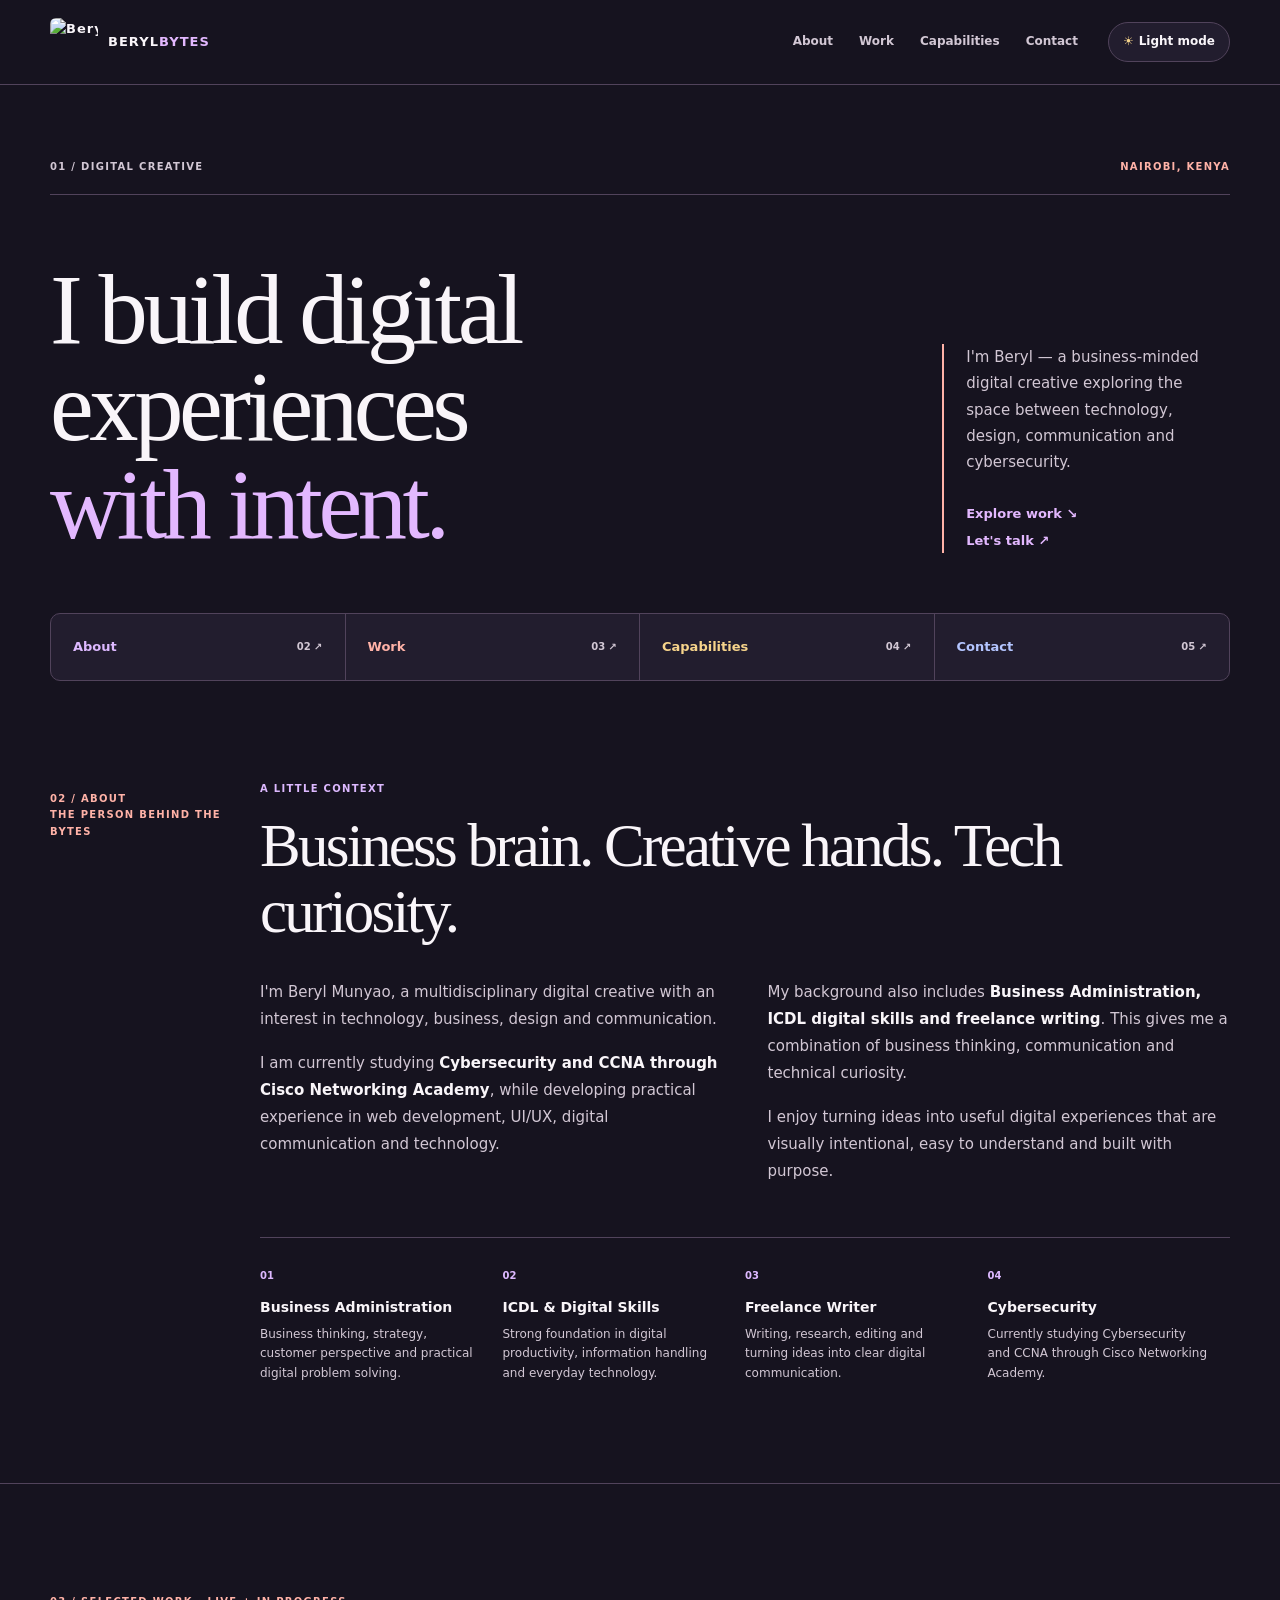
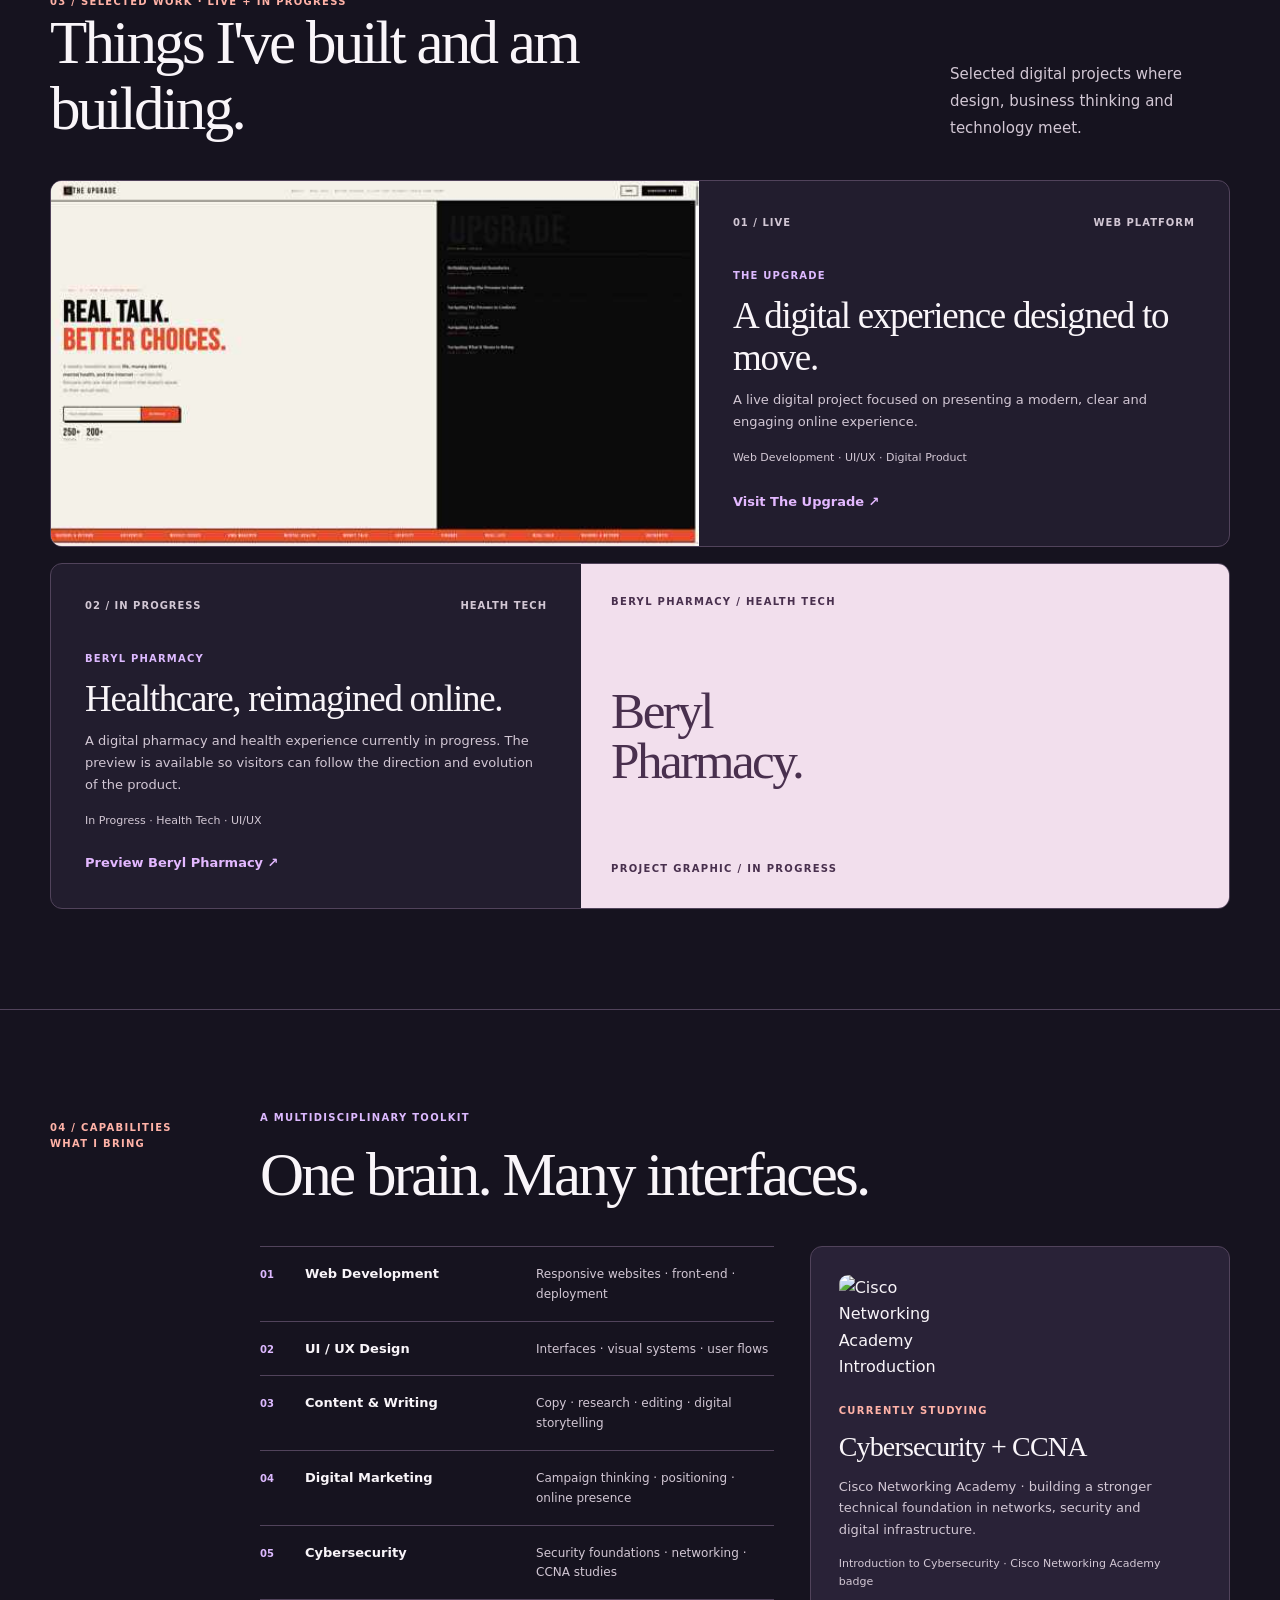
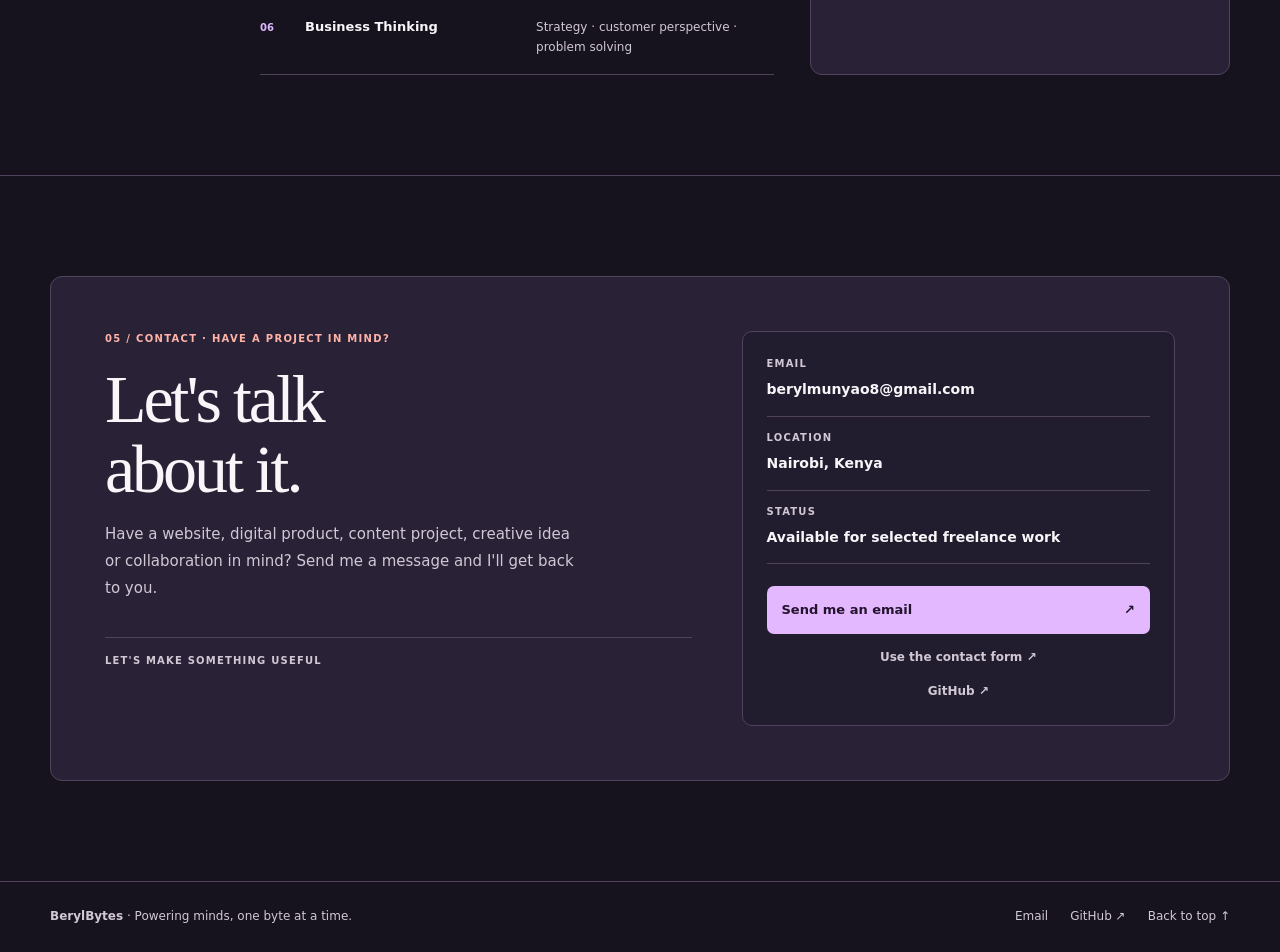
==== index.html @ 60621964 "Prepare approved editorial redesign" ====
<!doctype html>
<html lang="en" data-theme="dark">
<head><meta charset="utf-8"><meta name="viewport" content="width=device-width, initial-scale=1"><meta name="color-scheme" content="dark light"><title>BerylBytes | Layout preview</title>
<link rel="stylesheet" href="editorial.css"></head>
<body id="top"><a class="skip" href="#main">Skip to content</a><header class="header"><div class="wrap header-inner"><a class="brand" href="#top"><img src="images/logo.png" alt="BerylBytes logo"><span>BERYL<em>BYTES</em></span></a><nav class="nav" aria-label="Main navigation"><a href="#about">About</a><a href="#work">Work</a><a href="#capabilities">Capabilities</a><a href="#contact">Contact</a></nav><button class="toggle" id="theme-toggle" type="button" aria-label="Switch to light mode"><span class="icon" aria-hidden="true">☀</span><span class="toggle-text">Light mode</span></button></div></header>
<main id="main"><section class="hero wrap"><div class="hero-top"><span class="micro">01 / DIGITAL CREATIVE</span><span class="micro">NAIROBI, KENYA</span></div><div class="hero-body"><h1>I build digital<br>experiences<br><span>with intent.</span></h1><div class="hero-side"><p>I'm Beryl — a business-minded digital creative exploring the space between technology, design, communication and cybersecurity.</p><a class="link-arrow" href="#work">Explore work ↘</a><br><a class="link-arrow" href="#contact">Let's talk ↗</a></div></div><div class="hero-index" aria-label="Portfolio sections"><a class="index-item" href="#about"><strong>About</strong><small>02 ↗</small></a><a class="index-item" href="#work"><strong>Work</strong><small>03 ↗</small></a><a class="index-item" href="#capabilities"><strong>Capabilities</strong><small>04 ↗</small></a><a class="index-item" href="#contact"><strong>Contact</strong><small>05 ↗</small></a></div></section>
<section class="section" id="about"><div class="wrap"><div class="section-lead"><div class="section-no">02 / ABOUT<br>THE PERSON BEHIND THE BYTES</div><div><div class="eyebrow" style="color:var(--purple);margin-bottom:16px">A LITTLE CONTEXT</div><h2 class="section-title">Business brain. Creative hands. Tech curiosity.</h2><div class="about-body"><div class="intro-copy"><p>I'm Beryl Munyao, a multidisciplinary digital creative with an interest in technology, business, design and communication.</p><p>I am currently studying <strong>Cybersecurity and CCNA through Cisco Networking Academy</strong>, while developing practical experience in web development, UI/UX, digital communication and technology.</p></div><div class="intro-copy"><p>My background also includes <strong>Business Administration, ICDL digital skills and freelance writing</strong>. This gives me a combination of business thinking, communication and technical curiosity.</p><p>I enjoy turning ideas into useful digital experiences that are visually intentional, easy to understand and built with purpose.</p></div></div><div class="about-cards"><article><small>01</small><h3>Business Administration</h3><p>Business thinking, strategy, customer perspective and practical digital problem solving.</p></article><article><small>02</small><h3>ICDL &amp; Digital Skills</h3><p>Strong foundation in digital productivity, information handling and everyday technology.</p></article><article><small>03</small><h3>Freelance Writer</h3><p>Writing, research, editing and turning ideas into clear digital communication.</p></article><article><small>04</small><h3>Cybersecurity</h3><p>Currently studying Cybersecurity and CCNA through Cisco Networking Academy.</p></article></div></div></div></div></section>
<section class="section" id="work"><div class="wrap"><div class="work-head"><div><div class="section-no">03 / SELECTED WORK · LIVE + IN PROGRESS</div><h2 class="section-title">Things I've built and am building.</h2></div><p class="intro-copy">Selected digital projects where design, business thinking and technology meet.</p></div><article class="project"><div class="project-visual"><img src="images/beryl-upgrade.svg" alt="Screenshot of The Upgrade website"></div><div class="project-copy"><div class="project-meta"><span>01 / LIVE</span><span>WEB PLATFORM</span></div><div class="project-name">THE UPGRADE</div><h3>A digital experience designed to move.</h3><p>A live digital project focused on presenting a modern, clear and engaging online experience.</p><div class="project-tags">Web Development · UI/UX · Digital Product</div><a class="link-arrow" href="https://the-upgrade.vercel.app/" target="_blank" rel="noopener">Visit The Upgrade ↗</a></div></article><article class="project reverse"><div class="project-visual pharmacy" role="img" aria-label="Beryl Pharmacy project graphic, not a screenshot"><small>BERYL PHARMACY / HEALTH TECH</small><strong>Beryl<br>Pharmacy.</strong><small>PROJECT GRAPHIC / IN PROGRESS</small></div><div class="project-copy"><div class="project-meta"><span>02 / IN PROGRESS</span><span>HEALTH TECH</span></div><div class="project-name">BERYL PHARMACY</div><h3>Healthcare, reimagined online.</h3><p>A digital pharmacy and health experience currently in progress. The preview is available so visitors can follow the direction and evolution of the product.</p><div class="project-tags">In Progress · Health Tech · UI/UX</div><a class="link-arrow" href="https://preview--beryl-health-hub.lovable.app/" target="_blank" rel="noopener">Preview Beryl Pharmacy ↗</a></div></article></div></section>
<section class="section" id="capabilities"><div class="wrap"><div class="section-lead"><div class="section-no">04 / CAPABILITIES<br>WHAT I BRING</div><div><div class="eyebrow" style="color:var(--purple);margin-bottom:16px">A MULTIDISCIPLINARY TOOLKIT</div><h2 class="section-title">One brain. Many interfaces.</h2><div class="capabilities-body"><div class="cap-list"><div class="cap-row"><span class="num">01</span><strong>Web Development</strong><p>Responsive websites · front-end · deployment</p></div><div class="cap-row"><span class="num">02</span><strong>UI / UX Design</strong><p>Interfaces · visual systems · user flows</p></div><div class="cap-row"><span class="num">03</span><strong>Content &amp; Writing</strong><p>Copy · research · editing · digital storytelling</p></div><div class="cap-row"><span class="num">04</span><strong>Digital Marketing</strong><p>Campaign thinking · positioning · online presence</p></div><div class="cap-row"><span class="num">05</span><strong>Cybersecurity</strong><p>Security foundations · networking · CCNA studies</p></div><div class="cap-row"><span class="num">06</span><strong>Business Thinking</strong><p>Strategy · customer perspective · problem solving</p></div></div><aside class="credential"><img src="images/cybersecurity-badge.png" alt="Cisco Networking Academy Introduction to Cybersecurity badge"><span class="eyebrow">CURRENTLY STUDYING</span><h3>Cybersecurity + CCNA</h3><p>Cisco Networking Academy · building a stronger technical foundation in networks, security and digital infrastructure.</p><p class="badge-caption">Introduction to Cybersecurity · Cisco Networking Academy badge</p></aside></div></div></div></div></section>
<section class="contact" id="contact"><div class="wrap"><div class="contact-panel"><div class="contact-intro"><div class="eyebrow">05 / CONTACT · HAVE A PROJECT IN MIND?</div><h2>Let's talk<br>about it.</h2><p>Have a website, digital product, content project, creative idea or collaboration in mind? Send me a message and I'll get back to you.</p><div class="contact-note">LET'S MAKE SOMETHING USEFUL</div></div><div class="contact-details"><div class="detail"><span class="detail-label">EMAIL</span><a class="detail-value email-link" href="mailto:berylmunyao8@gmail.com" target="_blank" rel="noopener">berylmunyao8@gmail.com</a></div><div class="detail"><span class="detail-label">LOCATION</span><span class="detail-value">Nairobi, Kenya</span></div><div class="detail"><span class="detail-label">STATUS</span><span class="detail-value">Available for selected freelance work</span></div><a class="email-button" href="mailto:berylmunyao8@gmail.com" target="_blank" rel="noopener">Send me an email <span aria-hidden="true">↗</span></a><a class="github-link" href="contact.html">Use the contact form ↗</a><a class="github-link" href="https://github.com/R3B1NTH/my-portfolio" target="_blank" rel="noopener">GitHub ↗</a></div></div></div></section></main><footer class="footer"><div class="wrap footer-inner"><div><strong>BerylBytes</strong> · Powering minds, one byte at a time.</div><div class="footer-links"><a href="mailto:berylmunyao8@gmail.com" target="_blank" rel="noopener">Email</a><a href="https://github.com/R3B1NTH/my-portfolio" target="_blank" rel="noopener">GitHub ↗</a><a href="#top">Back to top ↑</a></div></div></footer>
<script>(function(){var root=document.documentElement;var button=document.getElementById('theme-toggle');var icon=button.querySelector('.icon');var label=button.querySelector('.toggle-text');button.addEventListener('click',function(){var next=root.getAttribute('data-theme')==='dark'?'light':'dark';root.setAttribute('data-theme',next);var target=next==='dark'?'light':'dark';button.setAttribute('aria-label','Switch to '+target+' mode');label.textContent=target==='light'?'Light mode':'Dark mode';icon.textContent=target==='light'?'☀':'☾';});})();</script></body></html>
---- editorial.css ----
/* aura:start */
:root{--aura-page:#faefe8;--aura-card:#fff;--aura-ink:#0c1a22;--aura-muted:#394750;--aura-faint:#637078;--aura-line:#d9d4d1;--aura-accent:#7b4dfd;--aura-accent-text:#6a49d3;--aura-accent-soft:#dddbff;--aura-link:#5a41b1;--aura-success:#477900;--aura-error:#c20d3f;--bg:#16131f;--surface:#221d2e;--surface-alt:#292237;--ink:#f9f5f9;--muted:#d2c7d4;--line:#51435b;--mint:#e3b8ff;--purple:#ddb9ff;--peach:#ffb2a7;--gold:#f7d48b;--blue:#b4c5ff;--button-text:#24132d;--banner:#463352;--banner-text:#fff4ff}
html[data-theme="light"]{--bg:#fbf7f9;--surface:#fff;--surface-alt:#f1e8f2;--ink:#271d31;--muted:#625568;--line:#dbcedd;--mint:#6c3c91;--purple:#694496;--peach:#a14439;--gold:#78590e;--blue:#40578f;--button-text:#fff;--banner:#eee0f1;--banner-text:#52315e}/* aura:end */
*{box-sizing:border-box}html{scroll-behavior:auto}body{margin:0;color:var(--ink);background:var(--bg);font:16px/1.65 system-ui,-apple-system,BlinkMacSystemFont,'Segoe UI',sans-serif}a{color:inherit;text-decoration:none}button{font:inherit}a:focus-visible,button:focus-visible{outline:3px solid var(--purple);outline-offset:4px}.skip{position:absolute;left:-9999px;top:0;padding:10px;background:var(--surface);z-index:3}.skip:focus{left:10px}.preview{background:var(--banner);color:var(--banner-text);font-size:11px;text-align:center;padding:7px 14px}.wrap{width:min(1180px,calc(100% - 64px));margin:auto}.header{border-bottom:1px solid var(--line)}.header-inner{display:flex;align-items:center;min-height:84px;gap:30px}.brand{display:flex;align-items:center;gap:10px;font-size:13px;font-weight:800;letter-spacing:.08em;white-space:nowrap}.brand img{display:block;width:48px;height:48px;object-fit:cover;border-radius:6px}.brand em{color:var(--mint);font-style:normal}.nav{margin-left:auto;display:flex;gap:26px;align-items:center;font-size:12px;font-weight:700;color:var(--muted)}.nav a:hover,.footer a:hover{color:var(--mint)}.toggle{background:var(--surface);color:var(--ink);border:1px solid var(--line);border-radius:50px;padding:9px 14px;font-size:12px;font-weight:700;cursor:pointer;white-space:nowrap}.toggle .icon{color:var(--gold);margin-right:5px}
/* A wide editorial introduction, followed by a compact index */
.hero{padding:74px 0 0}.hero-top{display:flex;justify-content:space-between;gap:20px;align-items:center;border-bottom:1px solid var(--line);padding-bottom:18px}.micro,.section-no,.eyebrow{font-size:10px;font-weight:800;letter-spacing:.13em;text-transform:uppercase}.micro{color:var(--muted)}.hero-top .micro:last-child{color:var(--peach)}.hero-body{display:grid;grid-template-columns:minmax(0,1.6fr) minmax(230px,.55fr);gap:55px;align-items:end;padding:66px 0 60px}.hero h1,.section-title,.contact h2{font-family:Georgia,'Times New Roman',serif;font-weight:400;letter-spacing:-.045em}.hero h1{font-size:clamp(58px,7.7vw,100px);line-height:.99;margin:0;max-width:820px}.hero h1 span{color:var(--mint)}.hero-side{border-left:2px solid var(--peach);padding-left:22px}.hero-side p{font-size:15px;line-height:1.75;color:var(--muted);margin:0 0 25px}.link-arrow{display:inline-block;color:var(--mint);font-size:13px;font-weight:800}.hero-index{border:1px solid var(--line);background:var(--surface);display:grid;grid-template-columns:repeat(4,1fr);border-radius:10px;overflow:hidden}.index-item{padding:22px;border-right:1px solid var(--line);display:flex;align-items:center;justify-content:space-between;gap:8px;font-size:13px;font-weight:750}.index-item:last-child{border-right:0}.index-item small{font-size:10px;color:var(--muted)}.index-item:nth-child(1) strong{color:var(--purple)}.index-item:nth-child(2) strong{color:var(--peach)}.index-item:nth-child(3) strong{color:var(--gold)}.index-item:nth-child(4) strong{color:var(--blue)}
.section{padding:100px 0;border-bottom:1px solid var(--line)}.section-lead{display:grid;grid-template-columns:180px minmax(0,1fr);gap:30px}.section-no{color:var(--peach);padding-top:10px}.section-title{font-size:clamp(40px,5vw,61px);line-height:1.08;margin:0}.intro-copy{color:var(--muted);max-width:650px;font-size:15px;line-height:1.8}.intro-copy p{margin:0 0 17px}.intro-copy strong{color:var(--ink)}.about-body{display:grid;grid-template-columns:1fr 1fr;gap:45px;margin-top:34px}.about-cards{margin-top:35px;display:grid;grid-template-columns:repeat(4,1fr);border-top:1px solid var(--line)}.about-cards article{padding:23px 19px 0 0}.about-cards small{color:var(--purple);font-size:10px;font-weight:800}.about-cards h3{font-size:14px;margin:11px 0 8px;line-height:1.35}.about-cards p{color:var(--muted);font-size:12px;line-height:1.6;margin:0}
.work-head{display:flex;justify-content:space-between;align-items:end;gap:30px;margin-bottom:38px}.work-head .section-title{max-width:650px}.work-head .intro-copy{max-width:280px;margin:0}.project{display:grid;grid-template-columns:1.1fr .9fr;background:var(--surface);border:1px solid var(--line);border-radius:12px;overflow:hidden;margin-top:16px}.project.reverse{grid-template-columns:.9fr 1.1fr}.project.reverse .project-visual{order:2}.project-visual{min-height:310px;background:#f2dfed;overflow:hidden}.project-visual img{display:block;width:100%;height:100%;min-height:310px;object-fit:cover;object-position:top left}.pharmacy{display:flex;flex-direction:column;justify-content:space-between;padding:30px;color:#49304e;min-height:310px}.pharmacy strong{font:400 clamp(42px,4vw,64px)/.98 Georgia,'Times New Roman',serif;letter-spacing:-.05em}.pharmacy small{font-size:10px;font-weight:800;letter-spacing:.13em}.project-copy{padding:34px;display:flex;flex-direction:column;align-items:flex-start}.project-meta{display:flex;justify-content:space-between;width:100%;gap:10px;color:var(--muted);font-size:10px;letter-spacing:.1em;font-weight:800}.project-name{font-size:10px;letter-spacing:.12em;font-weight:800;color:var(--purple);margin-top:37px}.project-copy h3{font:400 clamp(27px,3vw,37px)/1.13 Georgia,'Times New Roman',serif;letter-spacing:-.035em;margin:10px 0}.project-copy p{color:var(--muted);font-size:13px;line-height:1.7;margin:0 0 16px}.project-tags{color:var(--muted);font-size:11px;margin:0 0 22px}.project-copy .link-arrow{margin-top:auto}
.capabilities-body{margin-top:38px;display:grid;grid-template-columns:1.1fr .9fr;gap:36px}.cap-list{border-top:1px solid var(--line)}.cap-row{display:grid;grid-template-columns:30px minmax(140px,1fr) 1.1fr;gap:15px;align-items:baseline;border-bottom:1px solid var(--line);padding:16px 0}.cap-row .num{font-size:10px;font-weight:800;color:var(--purple)}.cap-row strong{font-size:13px}.cap-row p{font-size:12px;color:var(--muted);margin:0}.credential{background:var(--surface-alt);border:1px solid var(--line);border-radius:12px;padding:28px;display:flex;flex-direction:column;align-items:flex-start}.credential img{width:104px;height:104px;object-fit:contain;border-radius:9px;margin-bottom:24px}.credential .eyebrow{color:var(--peach)}.credential h3{font:400 28px/1.15 Georgia,'Times New Roman',serif;letter-spacing:-.03em;margin:12px 0}.credential p{font-size:13px;color:var(--muted);margin:0;max-width:340px}.credential .badge-caption{font-size:11px;margin-top:15px}
.contact{padding:100px 0}.contact-panel{display:grid;grid-template-columns:1.15fr .85fr;gap:50px;align-items:stretch;background:var(--surface-alt);border:1px solid var(--line);border-radius:12px;padding:clamp(26px,5vw,54px)}.contact .eyebrow{color:var(--peach)}.contact h2{font-size:clamp(45px,5.5vw,68px);line-height:1.03;margin:17px 0}.contact-intro p{color:var(--muted);font-size:15px;max-width:470px;margin:0;line-height:1.8}.contact-note{border-top:1px solid var(--line);margin-top:35px;padding-top:15px;color:var(--muted);font-size:10px;font-weight:800;letter-spacing:.12em}.contact-details{background:var(--surface);border:1px solid var(--line);border-radius:10px;padding:24px}.detail{border-bottom:1px solid var(--line);padding:13px 0}.detail:first-child{padding-top:0}.detail-label{display:block;color:var(--muted);font-size:10px;font-weight:800;letter-spacing:.12em;margin-bottom:4px}.detail-value{font-size:14px;font-weight:650;overflow-wrap:anywhere}.email-link:hover,.github-link:hover{color:var(--mint)}.email-button{display:flex;justify-content:space-between;align-items:center;background:var(--mint);color:var(--button-text);border-radius:7px;padding:13px 15px;font-size:13px;font-weight:800;margin-top:22px}.github-link{display:block;color:var(--muted);font-size:12px;font-weight:700;text-align:center;margin-top:14px}.footer{border-top:1px solid var(--line);padding:25px 0;color:var(--muted);font-size:12px}.footer-inner{display:flex;justify-content:space-between;gap:20px}.footer-links{display:flex;gap:22px}
@media(max-width:760px){.wrap{width:calc(100% - 40px)}.header-inner{min-height:70px;flex-wrap:wrap;gap:12px;padding:12px 0}.brand img{width:42px;height:42px}.toggle{margin-left:auto}.nav{order:3;margin:0;width:100%;justify-content:space-between;gap:8px}.hero{padding-top:48px}.hero-body{grid-template-columns:1fr;gap:28px;padding:45px 0}.hero h1{font-size:clamp(50px,11vw,74px)}.hero-side{max-width:500px}.hero-index{grid-template-columns:1fr 1fr}.index-item:nth-child(2){border-right:0}.index-item:nth-child(-n+2){border-bottom:1px solid var(--line)}.index-item{padding:17px}.section{padding:68px 0}.section-lead{grid-template-columns:1fr;gap:14px}.about-body{grid-template-columns:1fr;gap:10px;margin-top:25px}.about-cards{grid-template-columns:1fr 1fr;gap:0 18px}.about-cards article{padding:19px 0 0}.work-head{display:block}.work-head .intro-copy{margin-top:14px}.project,.project.reverse{grid-template-columns:1fr}.project.reverse .project-visual{order:0}.project-visual,.project-visual img,.pharmacy{min-height:220px;height:220px}.project-copy{padding:24px;min-height:265px}.project-name{margin-top:25px}.capabilities-body{grid-template-columns:1fr;gap:22px;margin-top:25px}.cap-row{grid-template-columns:25px minmax(115px,1fr) 1.05fr;gap:10px}.contact{padding:65px 0}.contact-panel{grid-template-columns:1fr;gap:25px}.footer-inner{flex-direction:column}}
@media(max-width:350px){.hero h1{font-size:46px}.cap-row{grid-template-columns:24px 1fr}.cap-row p{grid-column:2}.about-cards{grid-template-columns:1fr}}
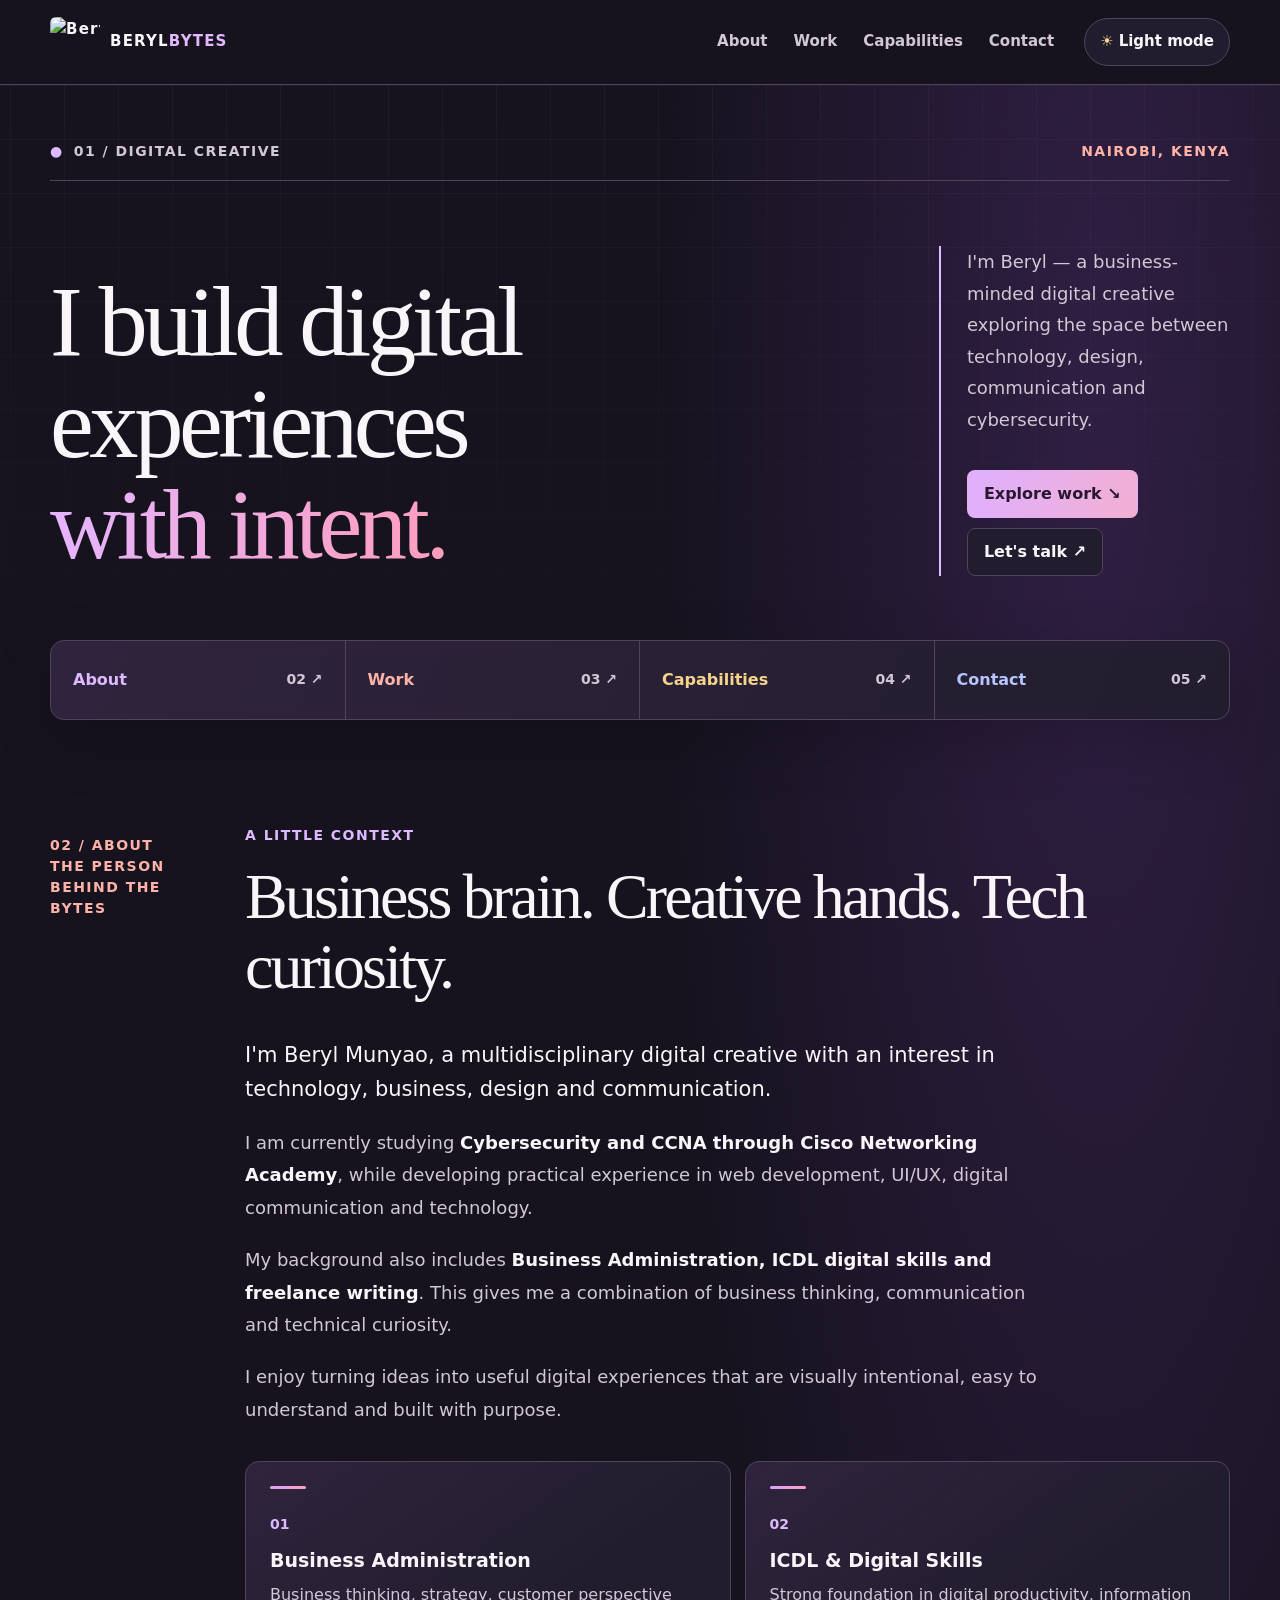
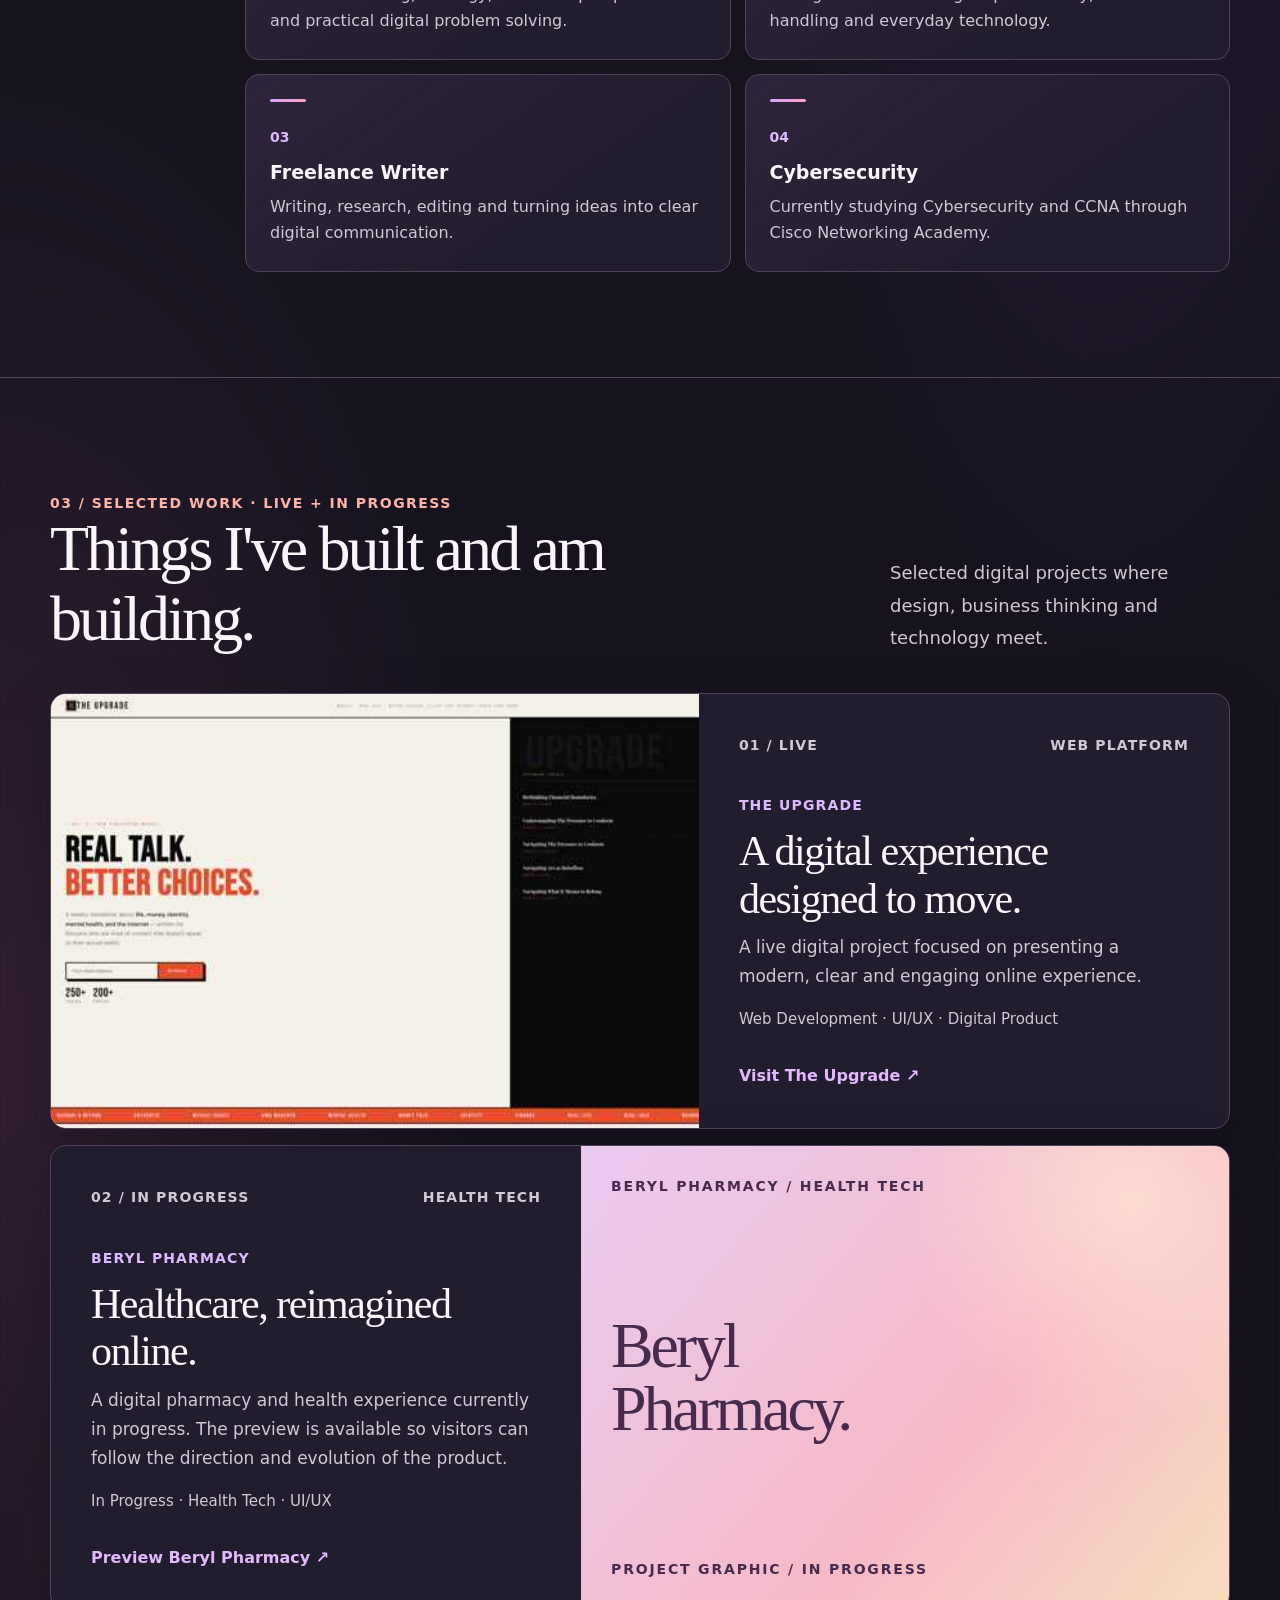
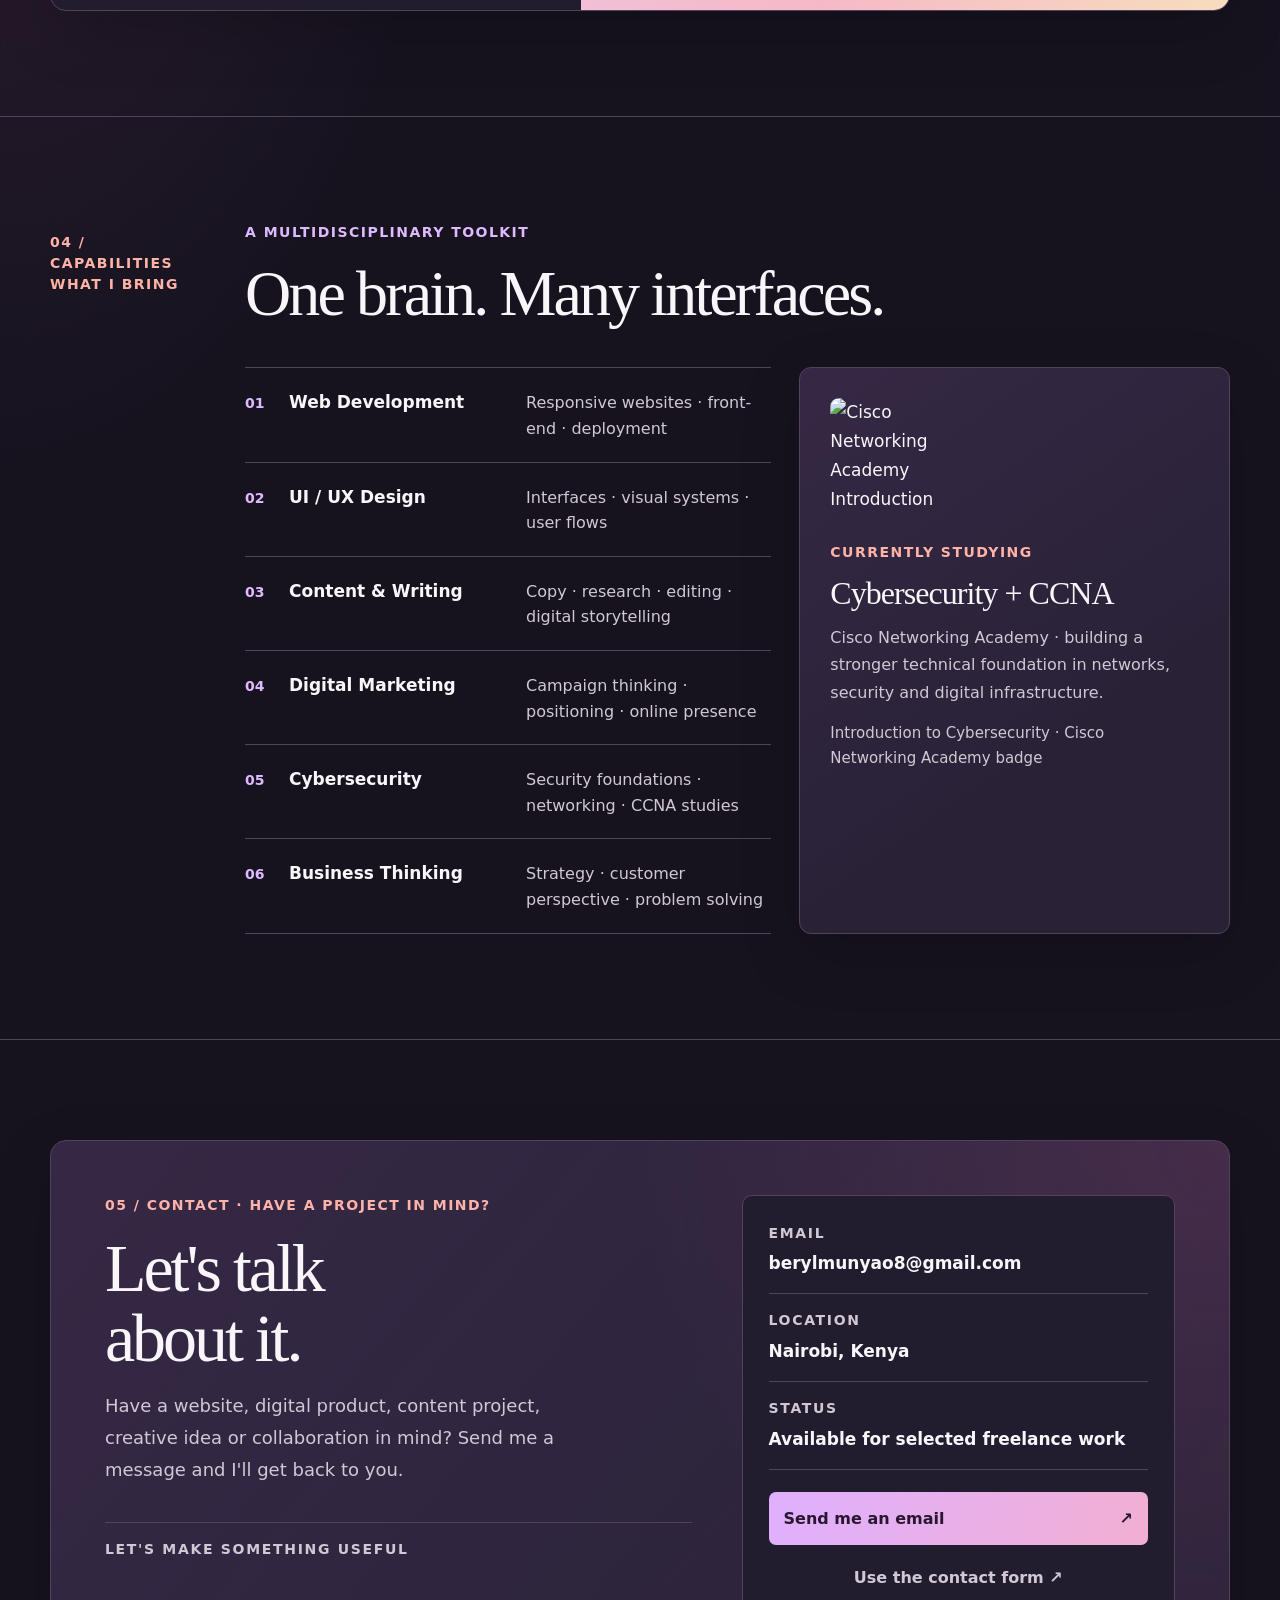
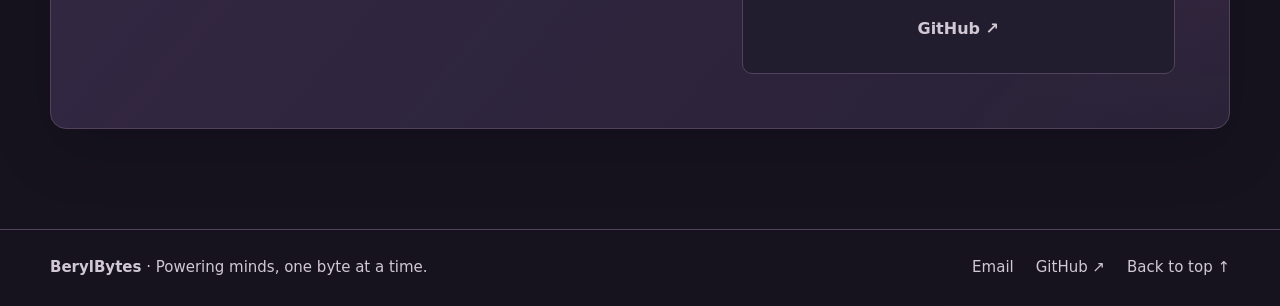
==== commit 91c6c04c: "Improve readability and gradient design: index.html" ====
--- a/index.html
+++ b/index.html
@@ -1,7 +1,15 @@
 <!doctype html>
 <html lang="en" data-theme="dark">
-<head><meta charset="utf-8"><meta name="viewport" content="width=device-width, initial-scale=1"><meta name="color-scheme" content="dark light"><title>BerylBytes | Layout preview</title>
-<link rel="stylesheet" href="editorial.css"></head>
+<head><meta charset="utf-8"><meta name="viewport" content="width=device-width, initial-scale=1"><meta name="color-scheme" content="dark light"><title>BerylBytes | Digital Creative Portfolio</title>
+<meta property="og:type" content="website" />
+<meta property="og:title" content="BerylBytes — Beryl Munyao" />
+<meta property="og:description" content="Business-minded digital creative exploring technology, design, communication and cybersecurity." />
+<meta property="og:url" content="https://berylbytes.vercel.app/" />
+<meta name="twitter:card" content="summary" />
+<meta name="twitter:title" content="BerylBytes — Beryl Munyao" />
+<meta name="twitter:description" content="Business-minded digital creative exploring technology, design, communication and cybersecurity." />
+<link rel="canonical" href="https://berylbytes.vercel.app/">
+<link rel="stylesheet" href="editorial.css"><link rel="stylesheet" href="visual-refresh.css"></head>
 <body id="top"><a class="skip" href="#main">Skip to content</a><header class="header"><div class="wrap header-inner"><a class="brand" href="#top"><img src="images/logo.png" alt="BerylBytes logo"><span>BERYL<em>BYTES</em></span></a><nav class="nav" aria-label="Main navigation"><a href="#about">About</a><a href="#work">Work</a><a href="#capabilities">Capabilities</a><a href="#contact">Contact</a></nav><button class="toggle" id="theme-toggle" type="button" aria-label="Switch to light mode"><span class="icon" aria-hidden="true">☀</span><span class="toggle-text">Light mode</span></button></div></header>
 <main id="main"><section class="hero wrap"><div class="hero-top"><span class="micro">01 / DIGITAL CREATIVE</span><span class="micro">NAIROBI, KENYA</span></div><div class="hero-body"><h1>I build digital<br>experiences<br><span>with intent.</span></h1><div class="hero-side"><p>I'm Beryl — a business-minded digital creative exploring the space between technology, design, communication and cybersecurity.</p><a class="link-arrow" href="#work">Explore work ↘</a><br><a class="link-arrow" href="#contact">Let's talk ↗</a></div></div><div class="hero-index" aria-label="Portfolio sections"><a class="index-item" href="#about"><strong>About</strong><small>02 ↗</small></a><a class="index-item" href="#work"><strong>Work</strong><small>03 ↗</small></a><a class="index-item" href="#capabilities"><strong>Capabilities</strong><small>04 ↗</small></a><a class="index-item" href="#contact"><strong>Contact</strong><small>05 ↗</small></a></div></section>
 <section class="section" id="about"><div class="wrap"><div class="section-lead"><div class="section-no">02 / ABOUT<br>THE PERSON BEHIND THE BYTES</div><div><div class="eyebrow" style="color:var(--purple);margin-bottom:16px">A LITTLE CONTEXT</div><h2 class="section-title">Business brain. Creative hands. Tech curiosity.</h2><div class="about-body"><div class="intro-copy"><p>I'm Beryl Munyao, a multidisciplinary digital creative with an interest in technology, business, design and communication.</p><p>I am currently studying <strong>Cybersecurity and CCNA through Cisco Networking Academy</strong>, while developing practical experience in web development, UI/UX, digital communication and technology.</p></div><div class="intro-copy"><p>My background also includes <strong>Business Administration, ICDL digital skills and freelance writing</strong>. This gives me a combination of business thinking, communication and technical curiosity.</p><p>I enjoy turning ideas into useful digital experiences that are visually intentional, easy to understand and built with purpose.</p></div></div><div class="about-cards"><article><small>01</small><h3>Business Administration</h3><p>Business thinking, strategy, customer perspective and practical digital problem solving.</p></article><article><small>02</small><h3>ICDL &amp; Digital Skills</h3><p>Strong foundation in digital productivity, information handling and everyday technology.</p></article><article><small>03</small><h3>Freelance Writer</h3><p>Writing, research, editing and turning ideas into clear digital communication.</p></article><article><small>04</small><h3>Cybersecurity</h3><p>Currently studying Cybersecurity and CCNA through Cisco Networking Academy.</p></article></div></div></div></div></section>
--- a/visual-refresh.css
+++ b/visual-refresh.css
@@ -0,0 +1,18 @@
+/* BerylBytes: a readable, static purple-to-pink editorial refresh. */
+:root{--glow-a:rgba(139,72,197,.22);--glow-b:rgba(218,99,166,.14);--grid:rgba(221,185,255,.045);--card-glow:rgba(177,103,210,.09);--shadow:0 20px 60px rgba(0,0,0,.17)}
+html[data-theme="light"]{--glow-a:rgba(168,102,206,.14);--glow-b:rgba(247,151,169,.13);--grid:rgba(103,57,130,.055);--card-glow:rgba(176,119,207,.09);--shadow:0 18px 55px rgba(84,49,91,.09)}
+body{font-size:17px;line-height:1.7;background:radial-gradient(ellipse at 86% 8%,var(--glow-a),transparent 28%),radial-gradient(ellipse at 0% 52%,var(--glow-b),transparent 27%),var(--bg)}
+.header{background:var(--bg);border-bottom:1px solid var(--line)}
+.brand{font-size:15px}.brand img{width:50px;height:50px}.nav{font-size:15px}.nav a{padding:9px 0}.toggle{font-size:15px;padding:10px 15px}
+.hero{position:relative;padding-top:56px}.hero:before{content:"";position:absolute;z-index:-1;inset:0 -20vw 0;background-image:linear-gradient(var(--grid) 1px,transparent 1px),linear-gradient(90deg,var(--grid) 1px,transparent 1px);background-size:54px 54px;mask-image:linear-gradient(to bottom,#000,transparent 95%);pointer-events:none}
+.hero-top{font-size:14px}.micro,.section-no,.eyebrow{font-size:14px;letter-spacing:.105em;line-height:1.5}.hero-top .micro:first-child:before{content:'●';color:var(--purple);margin-right:10px}.hero-body{gap:42px;padding:65px 0 64px}.hero h1{font-size:clamp(64px,7.7vw,104px);line-height:1.03}.hero h1 span{color:var(--mint);background:linear-gradient(100deg,#e4b5ff,#ff9dbb);background-clip:text;-webkit-background-clip:text;-webkit-text-fill-color:transparent}html[data-theme="light"] .hero h1 span{background-image:linear-gradient(100deg,#7137a5,#ac3568)}
+.hero-side{border-left:2px solid var(--purple);padding-left:26px}.hero-side p{font-size:18px;line-height:1.75;color:var(--muted)}.link-arrow{font-size:16px;line-height:1.5}.hero-side .link-arrow{padding:11px 16px;border:1px solid var(--line);border-radius:8px;margin-top:10px;background:var(--surface);color:var(--ink)}.hero-side .link-arrow:first-of-type{background:linear-gradient(110deg,#dfb0ff,#f2afd2);color:#28172f;border-color:transparent}.hero-side br{display:none}.hero-side .link-arrow+.link-arrow{margin-left:7px}
+.hero-index{background:linear-gradient(115deg,var(--card-glow),transparent),var(--surface);box-shadow:var(--shadow);border-radius:14px}.index-item{font-size:16px;min-height:78px}.index-item small{font-size:14px}
+.section{padding:105px 0}.section-lead{grid-template-columns:155px minmax(0,1fr);gap:40px}.section-title{font-size:clamp(42px,5vw,64px);line-height:1.1}.intro-copy{font-size:18px;line-height:1.8;max-width:none}.intro-copy p{margin-bottom:20px}
+/* About is a clear reading column followed by four distinct cards. */
+.about-body{display:block;max-width:800px;margin-top:35px}.about-body .intro-copy{font-size:18px}.about-body .intro-copy:first-child p:first-child{font-size:21px;line-height:1.65;color:var(--ink)}.about-cards{grid-template-columns:repeat(2,minmax(0,1fr));gap:14px;border:0;margin-top:35px}.about-cards article{position:relative;padding:24px;border:1px solid var(--line);border-radius:14px;background:linear-gradient(145deg,var(--card-glow),transparent 65%),var(--surface);min-width:0}.about-cards article:before{content:"";display:block;width:36px;height:3px;margin-bottom:20px;border-radius:4px;background:linear-gradient(90deg,#d6a2ff,#ff9fbf)}.about-cards small{font-size:14px}.about-cards h3{font-size:19px;margin:10px 0 8px}.about-cards p{font-size:16px;line-height:1.65}
+.work-head .intro-copy{max-width:340px}.project{border-radius:16px;box-shadow:var(--shadow)}.project-copy{padding:40px}.project-meta,.project-name{font-size:14px;letter-spacing:.08em}.project-copy h3{font-size:clamp(30px,3.4vw,42px)}.project-copy p{font-size:17px;line-height:1.7}.project-tags{font-size:15px}.project-copy .link-arrow{padding-top:10px}.pharmacy{background:radial-gradient(circle at 85% 12%,rgba(255,224,209,.85),transparent 33%),linear-gradient(130deg,#eacaf1,#f5b9c6 60%,#f7ddbe);color:#462b4f}.pharmacy small{font-size:14px;line-height:1.5}.pharmacy strong{font-size:clamp(42px,5vw,70px)}
+.capabilities-body{gap:28px}.cap-row{grid-template-columns:30px minmax(140px,1fr) 1.1fr;padding:20px 0;gap:14px}.cap-row .num{font-size:14px}.cap-row strong{font-size:17px}.cap-row p{font-size:16px;line-height:1.6}.credential{padding:30px;background:linear-gradient(145deg,var(--card-glow),transparent 65%),var(--surface-alt);box-shadow:var(--shadow)}.credential img{width:120px;height:120px}.credential h3{font-size:32px}.credential p{font-size:16px}.credential .badge-caption{font-size:15px}
+.contact-panel{background:radial-gradient(circle at 100% 0%,var(--glow-b),transparent 45%),linear-gradient(130deg,var(--card-glow),transparent),var(--surface-alt);box-shadow:var(--shadow);border-radius:16px}.contact-intro p{font-size:18px}.contact-note{font-size:14px}.contact-details{padding:26px}.detail{padding:15px 0}.detail-label{font-size:14px}.detail-value{font-size:17px}.email-button{font-size:16px;min-height:52px;background:linear-gradient(110deg,#dfb0ff,#f2afd2);color:#28172f}.github-link{font-size:16px;padding:5px}.footer{font-size:15px}.form-note{font-size:15px!important}.contact-form label span{font-size:14px!important}
+@media(max-width:760px){.wrap{width:calc(100% - 40px)}.header-inner{gap:10px 14px}.brand{font-size:14px}.brand img{width:42px;height:42px}.toggle{font-size:14px}.nav{font-size:14px;gap:10px}.nav a{padding:7px 0}.hero{padding-top:42px}.hero-top{gap:10px}.micro,.section-no,.eyebrow{font-size:13px}.hero-body{padding:42px 0 48px;gap:30px}.hero h1{font-size:clamp(48px,11.5vw,75px);line-height:1.02;overflow-wrap:normal}.hero-side{border-left:0;padding-left:0}.hero-side p{font-size:17px}.hero-index{grid-template-columns:1fr 1fr}.index-item{font-size:15px;min-height:70px}.index-item small{font-size:13px}.section{padding:72px 0}.section-lead{grid-template-columns:1fr;gap:18px}.section-title{font-size:clamp(39px,10vw,54px)}.about-body{margin-top:24px}.intro-copy,.about-body .intro-copy{font-size:17px}.about-body .intro-copy:first-child p:first-child{font-size:19px}.about-cards{grid-template-columns:1fr 1fr;gap:12px}.about-cards article{padding:19px}.about-cards h3{font-size:18px}.about-cards p{font-size:16px}.project-copy{padding:26px}.project-copy p{font-size:16px}.cap-row{grid-template-columns:28px minmax(0,1fr);gap:7px 12px}.cap-row p{grid-column:2}.contact{padding:70px 0}.contact-panel{gap:26px}.contact-intro p{font-size:17px}}
+@media(max-width:390px){.hero-top{flex-wrap:wrap}.hero h1{font-size:clamp(43px,12vw,50px)}.about-cards{grid-template-columns:1fr}.footer-links{flex-wrap:wrap}.hero-side .link-arrow+.link-arrow{margin-left:0}.hero-side .link-arrow{margin-right:6px}.index-item small{white-space:nowrap}}
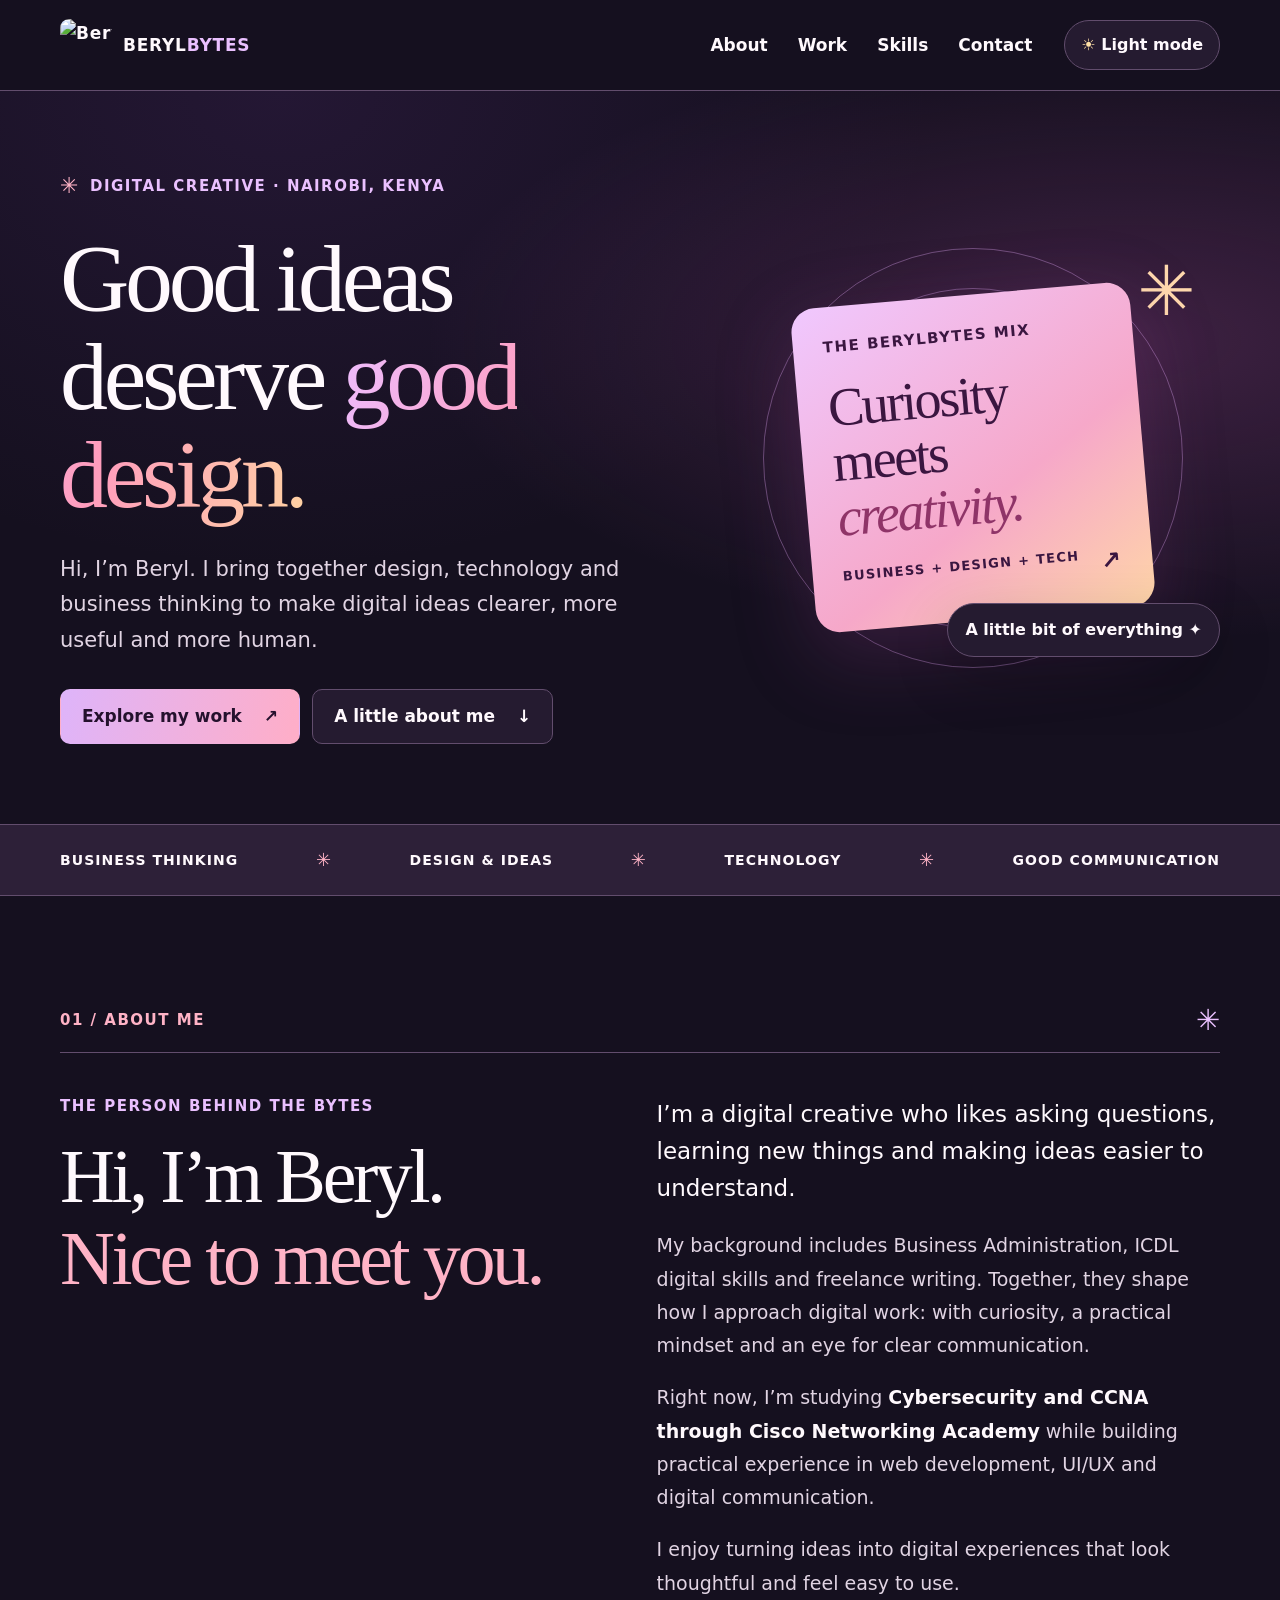
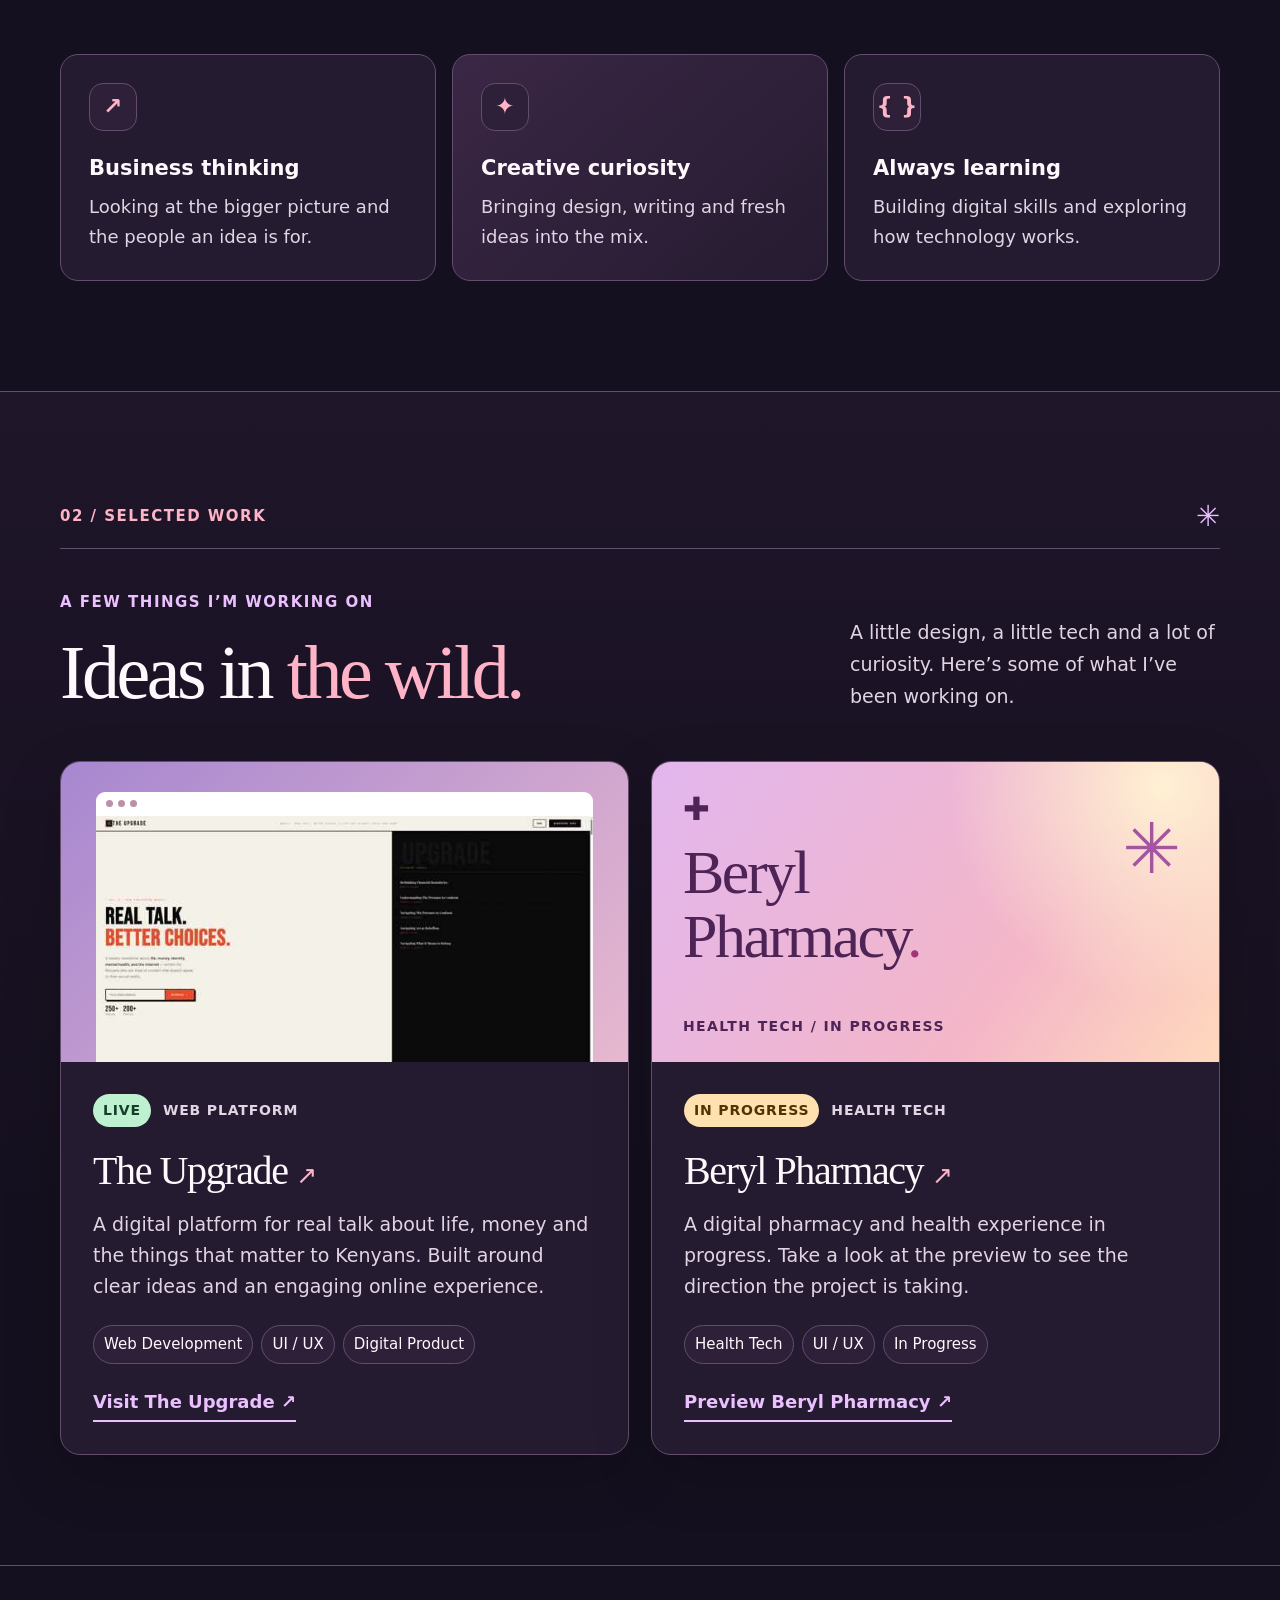
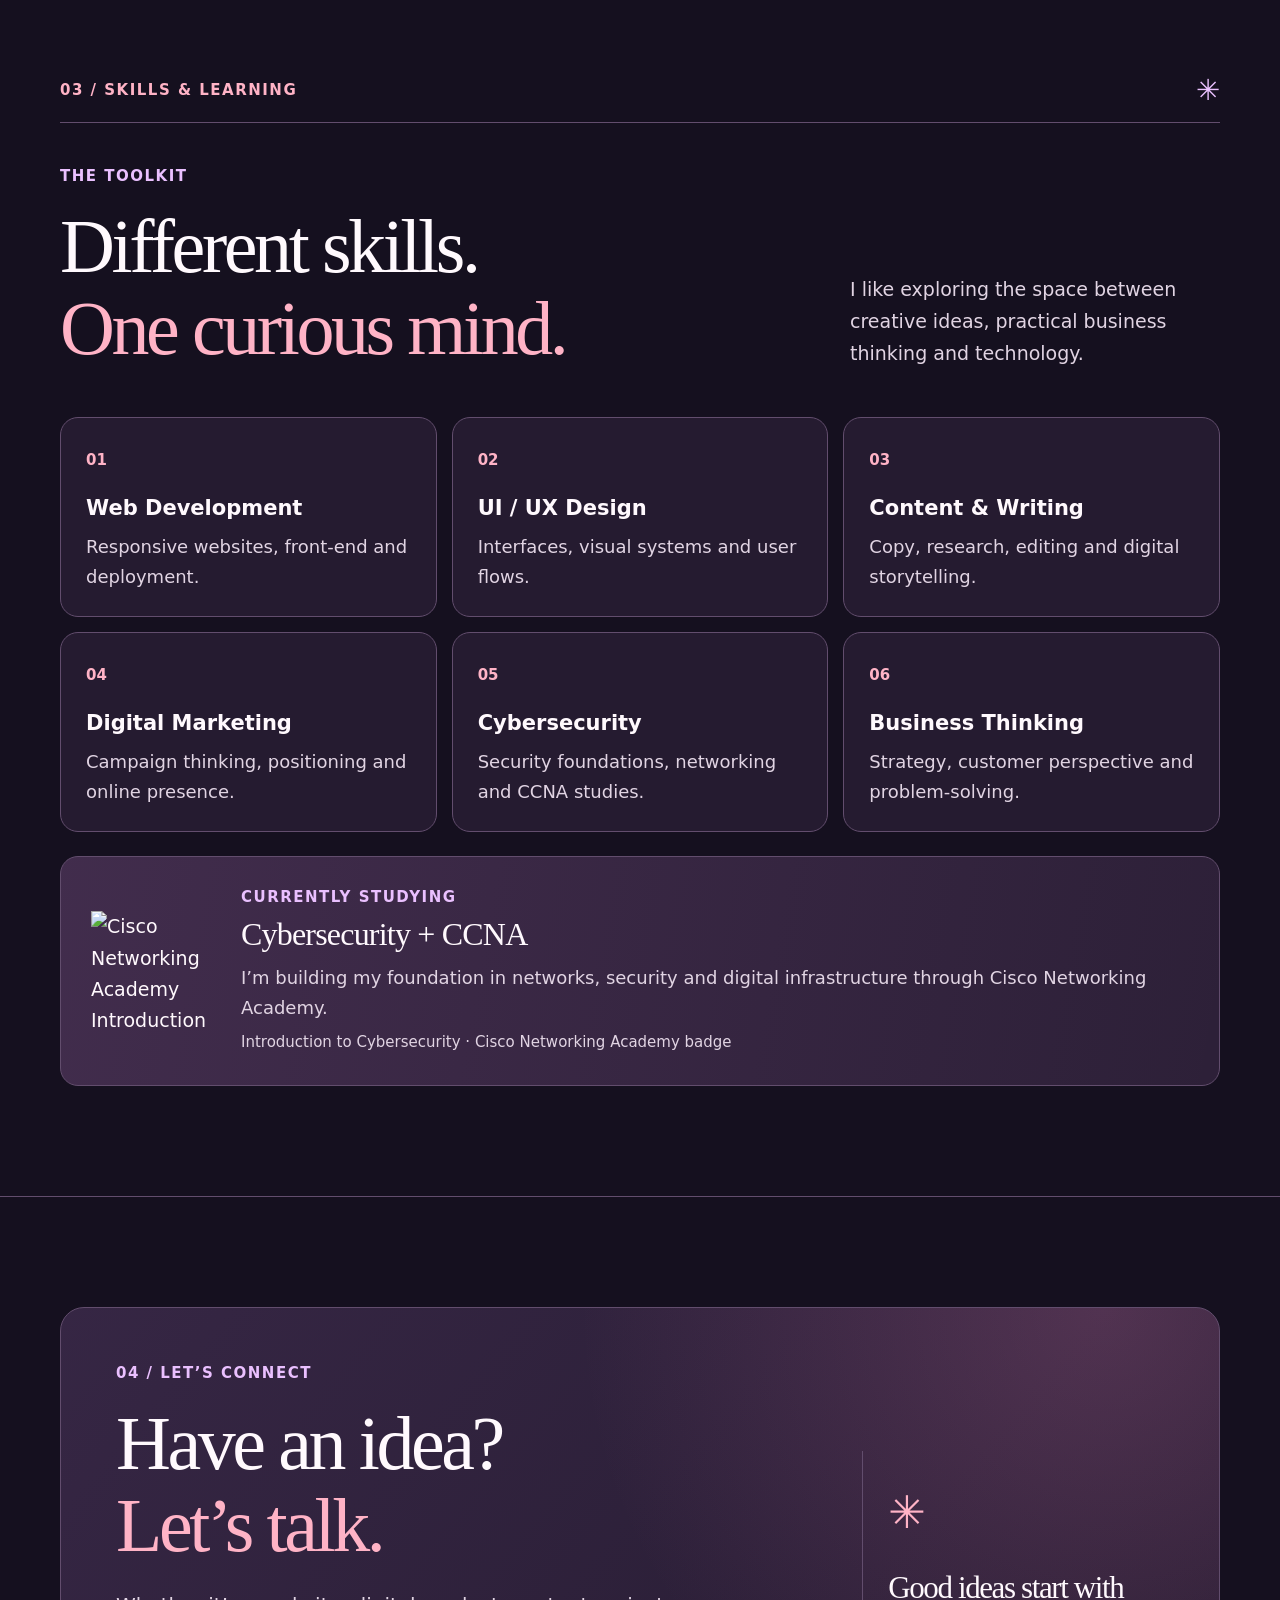
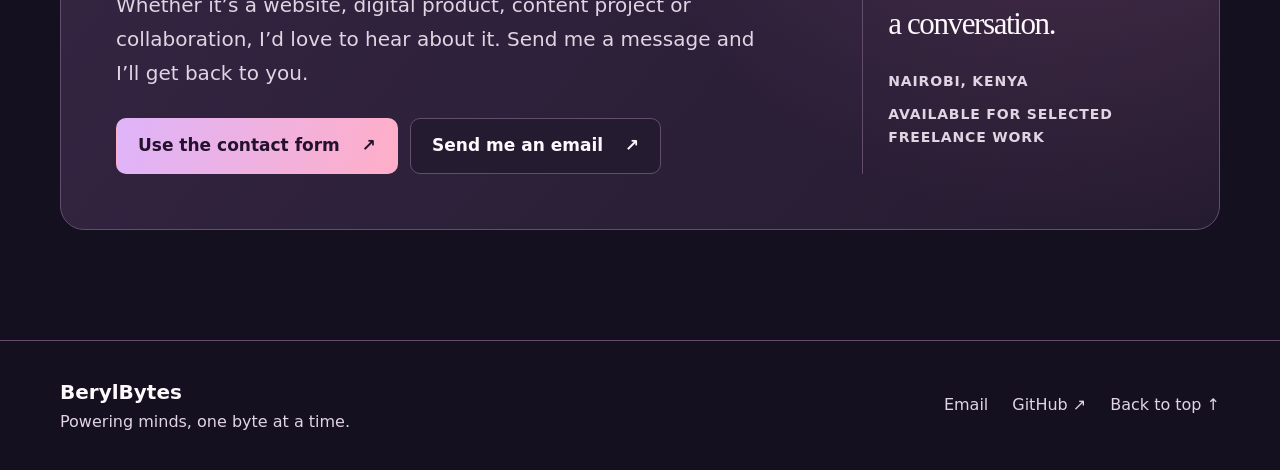
==== commit d7d078e0: "Refresh BerylBytes index.html" ====
--- a/index.html
+++ b/index.html
@@ -1,19 +1,24 @@
 <!doctype html>
 <html lang="en" data-theme="dark">
-<head><meta charset="utf-8"><meta name="viewport" content="width=device-width, initial-scale=1"><meta name="color-scheme" content="dark light"><title>BerylBytes | Digital Creative Portfolio</title>
-<meta property="og:type" content="website" />
-<meta property="og:title" content="BerylBytes — Beryl Munyao" />
-<meta property="og:description" content="Business-minded digital creative exploring technology, design, communication and cybersecurity." />
-<meta property="og:url" content="https://berylbytes.vercel.app/" />
-<meta name="twitter:card" content="summary" />
-<meta name="twitter:title" content="BerylBytes — Beryl Munyao" />
-<meta name="twitter:description" content="Business-minded digital creative exploring technology, design, communication and cybersecurity." />
-<link rel="canonical" href="https://berylbytes.vercel.app/">
-<link rel="stylesheet" href="editorial.css"><link rel="stylesheet" href="visual-refresh.css"></head>
-<body id="top"><a class="skip" href="#main">Skip to content</a><header class="header"><div class="wrap header-inner"><a class="brand" href="#top"><img src="images/logo.png" alt="BerylBytes logo"><span>BERYL<em>BYTES</em></span></a><nav class="nav" aria-label="Main navigation"><a href="#about">About</a><a href="#work">Work</a><a href="#capabilities">Capabilities</a><a href="#contact">Contact</a></nav><button class="toggle" id="theme-toggle" type="button" aria-label="Switch to light mode"><span class="icon" aria-hidden="true">☀</span><span class="toggle-text">Light mode</span></button></div></header>
-<main id="main"><section class="hero wrap"><div class="hero-top"><span class="micro">01 / DIGITAL CREATIVE</span><span class="micro">NAIROBI, KENYA</span></div><div class="hero-body"><h1>I build digital<br>experiences<br><span>with intent.</span></h1><div class="hero-side"><p>I'm Beryl — a business-minded digital creative exploring the space between technology, design, communication and cybersecurity.</p><a class="link-arrow" href="#work">Explore work ↘</a><br><a class="link-arrow" href="#contact">Let's talk ↗</a></div></div><div class="hero-index" aria-label="Portfolio sections"><a class="index-item" href="#about"><strong>About</strong><small>02 ↗</small></a><a class="index-item" href="#work"><strong>Work</strong><small>03 ↗</small></a><a class="index-item" href="#capabilities"><strong>Capabilities</strong><small>04 ↗</small></a><a class="index-item" href="#contact"><strong>Contact</strong><small>05 ↗</small></a></div></section>
-<section class="section" id="about"><div class="wrap"><div class="section-lead"><div class="section-no">02 / ABOUT<br>THE PERSON BEHIND THE BYTES</div><div><div class="eyebrow" style="color:var(--purple);margin-bottom:16px">A LITTLE CONTEXT</div><h2 class="section-title">Business brain. Creative hands. Tech curiosity.</h2><div class="about-body"><div class="intro-copy"><p>I'm Beryl Munyao, a multidisciplinary digital creative with an interest in technology, business, design and communication.</p><p>I am currently studying <strong>Cybersecurity and CCNA through Cisco Networking Academy</strong>, while developing practical experience in web development, UI/UX, digital communication and technology.</p></div><div class="intro-copy"><p>My background also includes <strong>Business Administration, ICDL digital skills and freelance writing</strong>. This gives me a combination of business thinking, communication and technical curiosity.</p><p>I enjoy turning ideas into useful digital experiences that are visually intentional, easy to understand and built with purpose.</p></div></div><div class="about-cards"><article><small>01</small><h3>Business Administration</h3><p>Business thinking, strategy, customer perspective and practical digital problem solving.</p></article><article><small>02</small><h3>ICDL &amp; Digital Skills</h3><p>Strong foundation in digital productivity, information handling and everyday technology.</p></article><article><small>03</small><h3>Freelance Writer</h3><p>Writing, research, editing and turning ideas into clear digital communication.</p></article><article><small>04</small><h3>Cybersecurity</h3><p>Currently studying Cybersecurity and CCNA through Cisco Networking Academy.</p></article></div></div></div></div></section>
-<section class="section" id="work"><div class="wrap"><div class="work-head"><div><div class="section-no">03 / SELECTED WORK · LIVE + IN PROGRESS</div><h2 class="section-title">Things I've built and am building.</h2></div><p class="intro-copy">Selected digital projects where design, business thinking and technology meet.</p></div><article class="project"><div class="project-visual"><img src="images/beryl-upgrade.svg" alt="Screenshot of The Upgrade website"></div><div class="project-copy"><div class="project-meta"><span>01 / LIVE</span><span>WEB PLATFORM</span></div><div class="project-name">THE UPGRADE</div><h3>A digital experience designed to move.</h3><p>A live digital project focused on presenting a modern, clear and engaging online experience.</p><div class="project-tags">Web Development · UI/UX · Digital Product</div><a class="link-arrow" href="https://the-upgrade.vercel.app/" target="_blank" rel="noopener">Visit The Upgrade ↗</a></div></article><article class="project reverse"><div class="project-visual pharmacy" role="img" aria-label="Beryl Pharmacy project graphic, not a screenshot"><small>BERYL PHARMACY / HEALTH TECH</small><strong>Beryl<br>Pharmacy.</strong><small>PROJECT GRAPHIC / IN PROGRESS</small></div><div class="project-copy"><div class="project-meta"><span>02 / IN PROGRESS</span><span>HEALTH TECH</span></div><div class="project-name">BERYL PHARMACY</div><h3>Healthcare, reimagined online.</h3><p>A digital pharmacy and health experience currently in progress. The preview is available so visitors can follow the direction and evolution of the product.</p><div class="project-tags">In Progress · Health Tech · UI/UX</div><a class="link-arrow" href="https://preview--beryl-health-hub.lovable.app/" target="_blank" rel="noopener">Preview Beryl Pharmacy ↗</a></div></article></div></section>
-<section class="section" id="capabilities"><div class="wrap"><div class="section-lead"><div class="section-no">04 / CAPABILITIES<br>WHAT I BRING</div><div><div class="eyebrow" style="color:var(--purple);margin-bottom:16px">A MULTIDISCIPLINARY TOOLKIT</div><h2 class="section-title">One brain. Many interfaces.</h2><div class="capabilities-body"><div class="cap-list"><div class="cap-row"><span class="num">01</span><strong>Web Development</strong><p>Responsive websites · front-end · deployment</p></div><div class="cap-row"><span class="num">02</span><strong>UI / UX Design</strong><p>Interfaces · visual systems · user flows</p></div><div class="cap-row"><span class="num">03</span><strong>Content &amp; Writing</strong><p>Copy · research · editing · digital storytelling</p></div><div class="cap-row"><span class="num">04</span><strong>Digital Marketing</strong><p>Campaign thinking · positioning · online presence</p></div><div class="cap-row"><span class="num">05</span><strong>Cybersecurity</strong><p>Security foundations · networking · CCNA studies</p></div><div class="cap-row"><span class="num">06</span><strong>Business Thinking</strong><p>Strategy · customer perspective · problem solving</p></div></div><aside class="credential"><img src="images/cybersecurity-badge.png" alt="Cisco Networking Academy Introduction to Cybersecurity badge"><span class="eyebrow">CURRENTLY STUDYING</span><h3>Cybersecurity + CCNA</h3><p>Cisco Networking Academy · building a stronger technical foundation in networks, security and digital infrastructure.</p><p class="badge-caption">Introduction to Cybersecurity · Cisco Networking Academy badge</p></aside></div></div></div></div></section>
-<section class="contact" id="contact"><div class="wrap"><div class="contact-panel"><div class="contact-intro"><div class="eyebrow">05 / CONTACT · HAVE A PROJECT IN MIND?</div><h2>Let's talk<br>about it.</h2><p>Have a website, digital product, content project, creative idea or collaboration in mind? Send me a message and I'll get back to you.</p><div class="contact-note">LET'S MAKE SOMETHING USEFUL</div></div><div class="contact-details"><div class="detail"><span class="detail-label">EMAIL</span><a class="detail-value email-link" href="mailto:berylmunyao8@gmail.com" target="_blank" rel="noopener">berylmunyao8@gmail.com</a></div><div class="detail"><span class="detail-label">LOCATION</span><span class="detail-value">Nairobi, Kenya</span></div><div class="detail"><span class="detail-label">STATUS</span><span class="detail-value">Available for selected freelance work</span></div><a class="email-button" href="mailto:berylmunyao8@gmail.com" target="_blank" rel="noopener">Send me an email <span aria-hidden="true">↗</span></a><a class="github-link" href="contact.html">Use the contact form ↗</a><a class="github-link" href="https://github.com/R3B1NTH/my-portfolio" target="_blank" rel="noopener">GitHub ↗</a></div></div></div></section></main><footer class="footer"><div class="wrap footer-inner"><div><strong>BerylBytes</strong> · Powering minds, one byte at a time.</div><div class="footer-links"><a href="mailto:berylmunyao8@gmail.com" target="_blank" rel="noopener">Email</a><a href="https://github.com/R3B1NTH/my-portfolio" target="_blank" rel="noopener">GitHub ↗</a><a href="#top">Back to top ↑</a></div></div></footer>
-<script>(function(){var root=document.documentElement;var button=document.getElementById('theme-toggle');var icon=button.querySelector('.icon');var label=button.querySelector('.toggle-text');button.addEventListener('click',function(){var next=root.getAttribute('data-theme')==='dark'?'light':'dark';root.setAttribute('data-theme',next);var target=next==='dark'?'light':'dark';button.setAttribute('aria-label','Switch to '+target+' mode');label.textContent=target==='light'?'Light mode':'Dark mode';icon.textContent=target==='light'?'☀':'☾';});})();</script></body></html>+<head>
+<meta charset="utf-8"><meta name="viewport" content="width=device-width, initial-scale=1"><meta name="color-scheme" content="dark light">
+<title>BerylBytes | Beryl Munyao</title>
+<meta name="description" content="Meet Beryl Munyao, a digital creative exploring the meeting point of design, business and technology.">
+<meta property="og:type" content="website"><meta property="og:title" content="BerylBytes — Beryl Munyao"><meta property="og:description" content="Digital ideas, made with curiosity. Explore Beryl’s work in design, technology and communication."><meta property="og:url" content="https://berylbytes.vercel.app/"><meta name="twitter:card" content="summary"><meta name="twitter:title" content="BerylBytes — Beryl Munyao"><meta name="twitter:description" content="Digital ideas, made with curiosity."><link rel="canonical" href="https://berylbytes.vercel.app/">
+<link rel="stylesheet" href="personality.css">
+</head>
+<body id="top"><a class="skip" href="#main">Skip to content</a>
+<header class="header"><div class="wrap header-inner"><a class="brand" href="#top"><img src="images/logo.png" alt="BerylBytes logo"><span>BERYL<span class="brand-accent">BYTES</span></span></a><nav class="nav" aria-label="Main navigation"><a href="#about">About</a><a href="#work">Work</a><a href="#capabilities">Skills</a><a href="#contact">Contact</a></nav><button class="toggle" id="theme-toggle" type="button" aria-label="Switch to light mode"><span class="icon" aria-hidden="true">☀</span> <span class="toggle-text">Light mode</span></button></div></header>
+<main id="main">
+<section class="hero"><div class="wrap hero-grid"><div class="hero-copy"><p class="kicker"><span aria-hidden="true">✳</span> DIGITAL CREATIVE · NAIROBI, KENYA</p><h1>Good ideas deserve <span>good design.</span></h1><p class="hero-intro">Hi, I’m Beryl. I bring together design, technology and business thinking to make digital ideas clearer, more useful and more human.</p><div class="hero-actions"><a class="btn btn-primary" href="#work">Explore my work <span aria-hidden="true">↗</span></a><a class="btn btn-secondary" href="#about">A little about me <span aria-hidden="true">↓</span></a></div></div><div class="hero-art" aria-hidden="true"><div class="orbit orbit-one"></div><div class="orbit orbit-two"></div><div class="art-star">✳</div><div class="art-card"><span class="art-label">THE BERYLBYTES MIX</span><span class="art-title">Curiosity<br>meets<br><em>creativity.</em></span><span class="art-bottom">BUSINESS + DESIGN + TECH <b>↗</b></span></div><div class="art-chip">A little bit of everything ✦</div></div></div></section>
+<div class="interest-strip" aria-label="Areas of interest"><div class="wrap strip-inner"><span>BUSINESS THINKING</span><i>✳</i><span>DESIGN &amp; IDEAS</span><i>✳</i><span>TECHNOLOGY</span><i>✳</i><span>GOOD COMMUNICATION</span></div></div>
+<section class="section about" id="about"><div class="wrap"><div class="section-top"><span class="section-number">01 / ABOUT ME</span><span class="section-flower" aria-hidden="true">✳</span></div><div class="about-grid"><div><p class="eyebrow">THE PERSON BEHIND THE BYTES</p><h2>Hi, I’m Beryl.<br><span>Nice to meet you.</span></h2></div><div class="about-copy"><p class="lead">I’m a digital creative who likes asking questions, learning new things and making ideas easier to understand.</p><p>My background includes Business Administration, ICDL digital skills and freelance writing. Together, they shape how I approach digital work: with curiosity, a practical mindset and an eye for clear communication.</p><p>Right now, I’m studying <strong>Cybersecurity and CCNA through Cisco Networking Academy</strong> while building practical experience in web development, UI/UX and digital communication.</p><p>I enjoy turning ideas into digital experiences that look thoughtful and feel easy to use.</p></div></div><div class="about-cards"><article><span class="card-symbol" aria-hidden="true">↗</span><h3>Business thinking</h3><p>Looking at the bigger picture and the people an idea is for.</p></article><article><span class="card-symbol" aria-hidden="true">✦</span><h3>Creative curiosity</h3><p>Bringing design, writing and fresh ideas into the mix.</p></article><article><span class="card-symbol" aria-hidden="true">{ }</span><h3>Always learning</h3><p>Building digital skills and exploring how technology works.</p></article></div></div></section>
+<section class="section work" id="work"><div class="wrap"><div class="section-top"><span class="section-number">02 / SELECTED WORK</span><span class="section-flower" aria-hidden="true">✳</span></div><div class="heading-row"><div><p class="eyebrow">A FEW THINGS I’M WORKING ON</p><h2>Ideas in <span>the wild.</span></h2></div><p>A little design, a little tech and a lot of curiosity. Here’s some of what I’ve been working on.</p></div><div class="projects">
+<article class="project"><div class="project-image upgrade-image"><div class="browser-bar" aria-hidden="true"><span></span><span></span><span></span></div><img src="images/beryl-upgrade.svg" alt="A preview of The Upgrade website"></div><div class="project-copy"><div class="project-meta"><span class="pill">LIVE</span><span>WEB PLATFORM</span></div><h3>The Upgrade <span aria-hidden="true">↗</span></h3><p>A digital platform for real talk about life, money and the things that matter to Kenyans. Built around clear ideas and an engaging online experience.</p><div class="tags"><span>Web Development</span><span>UI / UX</span><span>Digital Product</span></div><a class="text-link" href="https://the-upgrade.vercel.app/" target="_blank" rel="noopener noreferrer">Visit The Upgrade <span aria-hidden="true">↗</span></a></div></article>
+<article class="project"><div class="project-image pharmacy-image" role="img" aria-label="Illustrated Beryl Pharmacy project graphic"><div class="pharmacy-spark" aria-hidden="true">✳</div><div class="pharmacy-mark" aria-hidden="true">✚</div><div class="pharmacy-word">Beryl<br>Pharmacy<span>.</span></div><div class="pharmacy-caption">HEALTH TECH / IN PROGRESS</div></div><div class="project-copy"><div class="project-meta"><span class="pill progress-pill">IN PROGRESS</span><span>HEALTH TECH</span></div><h3>Beryl Pharmacy <span aria-hidden="true">↗</span></h3><p>A digital pharmacy and health experience in progress. Take a look at the preview to see the direction the project is taking.</p><div class="tags"><span>Health Tech</span><span>UI / UX</span><span>In Progress</span></div><a class="text-link" href="https://preview--beryl-health-hub.lovable.app/" target="_blank" rel="noopener noreferrer">Preview Beryl Pharmacy <span aria-hidden="true">↗</span></a></div></article>
+</div></div></section>
+<section class="section skills" id="capabilities"><div class="wrap"><div class="section-top"><span class="section-number">03 / SKILLS &amp; LEARNING</span><span class="section-flower" aria-hidden="true">✳</span></div><div class="heading-row"><div><p class="eyebrow">THE TOOLKIT</p><h2>Different skills.<br><span>One curious mind.</span></h2></div><p>I like exploring the space between creative ideas, practical business thinking and technology.</p></div><div class="skills-grid"><article><span>01</span><h3>Web Development</h3><p>Responsive websites, front-end and deployment.</p></article><article><span>02</span><h3>UI / UX Design</h3><p>Interfaces, visual systems and user flows.</p></article><article><span>03</span><h3>Content &amp; Writing</h3><p>Copy, research, editing and digital storytelling.</p></article><article><span>04</span><h3>Digital Marketing</h3><p>Campaign thinking, positioning and online presence.</p></article><article><span>05</span><h3>Cybersecurity</h3><p>Security foundations, networking and CCNA studies.</p></article><article><span>06</span><h3>Business Thinking</h3><p>Strategy, customer perspective and problem-solving.</p></article></div><aside class="credential"><img src="images/cybersecurity-badge.png" alt="Cisco Networking Academy Introduction to Cybersecurity badge"><div><p class="eyebrow">CURRENTLY STUDYING</p><h3>Cybersecurity + CCNA</h3><p>I’m building my foundation in networks, security and digital infrastructure through Cisco Networking Academy.</p><p class="badge-caption">Introduction to Cybersecurity · Cisco Networking Academy badge</p></div></aside></div></section>
+<section class="section contact" id="contact"><div class="wrap"><div class="contact-panel"><div><p class="eyebrow">04 / LET’S CONNECT</p><h2>Have an idea?<br><span>Let’s talk.</span></h2><p>Whether it’s a website, digital product, content project or collaboration, I’d love to hear about it. Send me a message and I’ll get back to you.</p><div class="contact-buttons"><a class="btn btn-primary" href="contact.html">Use the contact form <span aria-hidden="true">↗</span></a><a class="btn btn-secondary" href="mailto:berylmunyao8@gmail.com">Send me an email <span aria-hidden="true">↗</span></a></div></div><aside class="contact-aside"><span class="contact-star" aria-hidden="true">✳</span><p>Good ideas start with a conversation.</p><span>NAIROBI, KENYA</span><span>AVAILABLE FOR SELECTED FREELANCE WORK</span></aside></div></div></section>
+</main><footer class="footer"><div class="wrap footer-inner"><div><strong>BerylBytes</strong><br><span>Powering minds, one byte at a time.</span></div><div class="footer-links"><a href="mailto:berylmunyao8@gmail.com">Email</a><a href="https://github.com/R3B1NTH/my-portfolio" target="_blank" rel="noopener noreferrer">GitHub ↗</a><a href="#top">Back to top ↑</a></div></div></footer>
+<script>(function(){var root=document.documentElement;var button=document.getElementById('theme-toggle');var icon=button.querySelector('.icon');var label=button.querySelector('.toggle-text');button.addEventListener('click',function(){var next=root.getAttribute('data-theme')==='dark'?'light':'dark';root.setAttribute('data-theme',next);var target=next==='dark'?'light':'dark';button.setAttribute('aria-label','Switch to '+target+' mode');label.textContent=target==='light'?'Light mode':'Dark mode';icon.textContent=target==='light'?'☀':'☾';});})();</script>
+</body></html>
--- a/personality.css
+++ b/personality.css
@@ -0,0 +1,15 @@
+/* BerylBytes — curiosity, creativity and readable type */
+:root{color-scheme:dark;--bg:#15101f;--panel:#251b30;--panel2:#2d2038;--ink:#fff9fd;--muted:#e1d4e3;--faint:#d8b9e6;--line:#624d6d;--accent:#eac0ff;--accent2:#ffb3c6;--gold:#ffe0a6;--shadow:0 20px 60px rgba(6,2,12,.2)}
+html[data-theme="light"]{color-scheme:light;--bg:#fff8fb;--panel:#fff;--panel2:#f5e7f3;--ink:#28152e;--muted:#554359;--faint:#6f3d82;--line:#d9c2d6;--accent:#7335a2;--accent2:#a52c61;--gold:#865310;--shadow:0 20px 60px rgba(76,32,72,.09)}
+*{box-sizing:border-box}html{scroll-behavior:auto}body{margin:0;background:var(--bg);color:var(--ink);font:19px/1.65 system-ui,-apple-system,BlinkMacSystemFont,'Segoe UI',sans-serif}a{color:inherit;text-decoration:none}button,input,textarea{font:inherit}button{cursor:pointer}a:focus-visible,button:focus-visible,input:focus-visible,textarea:focus-visible{outline:3px solid var(--accent2);outline-offset:4px}.skip{position:absolute;left:-9999px;top:8px;padding:12px;background:var(--panel);z-index:10}.skip:focus{left:8px}.wrap{width:min(1160px,calc(100% - 64px));margin:0 auto}
+.header{border-bottom:1px solid var(--line);background:var(--bg)}.header-inner{min-height:90px;display:flex;align-items:center;gap:32px}.brand{display:inline-flex;align-items:center;gap:11px;font-size:17px;font-weight:850;letter-spacing:.045em;white-space:nowrap}.brand img{width:52px;height:52px;object-fit:cover;border-radius:9px}.brand-accent{color:var(--accent)}.nav{display:flex;gap:30px;align-items:center;margin-left:auto;font-size:17px;font-weight:650}.nav a{padding:12px 0}.nav a:hover,.footer a:hover{color:var(--accent)}.toggle{border:1px solid var(--line);background:var(--panel);color:var(--ink);border-radius:999px;padding:11px 16px;font-size:16px;font-weight:700;white-space:nowrap}.toggle .icon{color:var(--gold)}
+.hero{position:relative;overflow:hidden;background:radial-gradient(ellipse at 88% 34%,rgba(187,83,173,.25),transparent 44%),radial-gradient(ellipse at 22% 0%,rgba(110,57,155,.17),transparent 46%)}.hero-grid{min-height:660px;display:grid;grid-template-columns:1.1fr .9fr;align-items:center;gap:64px;padding-top:80px;padding-bottom:80px}.hero-copy{position:relative;z-index:1}.kicker,.eyebrow,.section-number,.art-label,.art-bottom,.pharmacy-caption{font-size:15px;font-weight:800;letter-spacing:.1em;line-height:1.4}.kicker{display:inline-flex;gap:10px;align-items:center;color:var(--accent);margin:0 0 28px}.kicker span{font-size:22px;color:var(--accent2)}h1,h2,h3,p{margin-top:0}.hero h1,h2,.art-title,.contact-aside p{font-family:Georgia,'Times New Roman',serif;font-weight:400;letter-spacing:-.045em}.hero h1{font-size:clamp(64px,7.5vw,100px);line-height:1.02;margin-bottom:28px;max-width:710px}.hero h1 span,h2 span{color:var(--accent2)}.hero h1 span{background:linear-gradient(105deg,#edbdff,#ff9dbd,#ffd2a3);-webkit-background-clip:text;background-clip:text;-webkit-text-fill-color:transparent}html[data-theme="light"] .hero h1 span{background-image:linear-gradient(105deg,#713698,#b42c6c,#9d5a1b)}.hero-intro{font-size:21px;line-height:1.7;color:var(--muted);max-width:620px;margin-bottom:30px}.hero-actions,.contact-buttons{display:flex;flex-wrap:wrap;gap:12px}.btn{display:inline-flex;align-items:center;justify-content:space-between;gap:22px;padding:15px 21px;border-radius:10px;font-size:17px;font-weight:750;line-height:1.4}.btn-primary{background:linear-gradient(105deg,#deb4fa,#ffaec7);color:#24112d;border:1px solid transparent}.btn-secondary{border:1px solid var(--line);background:var(--panel);color:var(--ink)}
+.hero-art{height:445px;position:relative;display:grid;place-items:center}.orbit{position:absolute;border:1px solid rgba(231,174,255,.35);border-radius:50%}.orbit-one{width:420px;height:420px}.orbit-two{width:340px;height:340px}.art-card{position:relative;width:min(340px,85%);min-height:325px;display:flex;flex-direction:column;justify-content:space-between;background:linear-gradient(145deg,#f0c8ff 0%,#f6a8c9 60%,#ffd5a8 100%);color:#3a1640;border-radius:24px;padding:30px;box-shadow:0 25px 80px rgba(160,69,151,.25);transform:rotate(-5deg)}.art-title{font-size:54px;line-height:1.02}.art-title em{font-weight:400;color:#8f3468}.art-bottom{display:flex;justify-content:space-between;gap:12px;font-size:13px}.art-bottom b{font-size:24px}.art-star{position:absolute;top:0;right:5%;font-size:69px;color:#ffd9ad}.art-chip{position:absolute;right:0;bottom:23px;padding:13px 17px;border-radius:999px;background:var(--panel);border:1px solid var(--line);font-size:16px;font-weight:700;box-shadow:var(--shadow)}
+.interest-strip{border-top:1px solid var(--line);border-bottom:1px solid var(--line);background:var(--panel2)}.strip-inner{display:flex;justify-content:space-between;align-items:center;gap:18px;flex-wrap:wrap;padding:20px 0;font-size:14px;font-weight:800;letter-spacing:.075em}.strip-inner i{font-style:normal;color:var(--accent2);font-size:18px}
+.section{padding:110px 0;border-bottom:1px solid var(--line)}.section-top{display:flex;justify-content:space-between;align-items:center;border-bottom:1px solid var(--line);padding-bottom:17px;margin-bottom:43px}.section-number{color:var(--accent2)}.section-flower{color:var(--accent);font-size:29px;line-height:1}.eyebrow{color:var(--accent);margin:0 0 18px}.section h2{font-size:clamp(50px,6vw,76px);line-height:1.08;margin:0}.about-grid{display:grid;grid-template-columns:1fr 1.05fr;gap:60px}.about-copy{color:var(--muted);font-size:19px;line-height:1.75}.about-copy strong{color:var(--ink)}.about-copy p:last-child{margin-bottom:0}.about-copy .lead{font-size:23px;line-height:1.6;color:var(--ink)}.about-cards{display:grid;grid-template-columns:repeat(3,1fr);gap:16px;margin-top:54px}.about-cards article,.skills-grid article{min-width:0;background:var(--panel);border:1px solid var(--line);border-radius:18px;padding:28px}.about-cards article:nth-child(2){background:linear-gradient(140deg,rgba(180,106,190,.15),transparent),var(--panel)}.card-symbol{display:grid;place-items:center;width:48px;height:48px;background:var(--panel2);border:1px solid var(--line);border-radius:14px;color:var(--accent2);font-size:23px;font-weight:700}.about-cards h3,.skills-grid h3{font-size:21px;line-height:1.3;margin:24px 0 10px}.about-cards p,.skills-grid p{font-size:18px;line-height:1.65;color:var(--muted);margin:0}
+.work{background:linear-gradient(180deg,rgba(154,91,170,.07),transparent 70%)}.heading-row{display:flex;align-items:end;justify-content:space-between;gap:40px;margin-bottom:48px}.heading-row>p{max-width:370px;color:var(--muted);font-size:19px;line-height:1.7;margin:0}.projects{display:grid;grid-template-columns:1fr 1fr;gap:22px}.project{overflow:hidden;border-radius:20px;border:1px solid var(--line);background:var(--panel);box-shadow:var(--shadow);min-width:0}.project-image{height:300px;overflow:hidden;position:relative}.upgrade-image{padding:30px 35px 0;background:linear-gradient(135deg,#a787d0,#e7b8ce)}.browser-bar{height:24px;display:flex;align-items:center;gap:5px;padding-left:10px;border-radius:9px 9px 0 0;background:#fff}.browser-bar span{width:7px;height:7px;border-radius:50%;background:#bb91aa}.upgrade-image img{display:block;width:100%;height:auto;border-radius:0 0 4px 4px}.pharmacy-image{background:radial-gradient(circle at 90% 8%,#fff1d3,transparent 37%),linear-gradient(125deg,#e2b6ee,#f4b6c8 65%,#ffd9bd);color:#4e2456;padding:31px}.pharmacy-mark{font-size:32px;line-height:1}.pharmacy-word{font-family:Georgia,serif;font-size:clamp(42px,5vw,62px);line-height:1.03;margin-top:16px;letter-spacing:-.04em}.pharmacy-word span{color:#a03677}.pharmacy-caption{position:absolute;bottom:25px;left:31px;font-size:14px}.pharmacy-spark{position:absolute;right:38px;top:30px;font-size:70px;color:#a455a1}.project-copy{padding:32px}.project-meta{display:flex;align-items:center;gap:12px;color:var(--muted);font-size:14px;font-weight:800;letter-spacing:.06em}.pill{color:#173d2c;background:#bef1cf;border-radius:99px;padding:5px 10px}.progress-pill{background:#ffe0af;color:#523200}.project h3{font:400 40px/1.1 Georgia,serif;letter-spacing:-.035em;margin:22px 0 16px}.project h3 span{font:400 25px/1 system-ui;color:var(--accent2)}.project p{color:var(--muted);font-size:19px;line-height:1.65}.tags{display:flex;flex-wrap:wrap;gap:8px;margin:22px 0}.tags span{padding:6px 10px;background:var(--panel2);border:1px solid var(--line);border-radius:99px;font-size:15px}.text-link{display:inline-block;font-size:18px;font-weight:800;color:var(--accent);border-bottom:2px solid var(--accent);padding-bottom:4px}
+.skills-grid{display:grid;grid-template-columns:repeat(3,1fr);gap:15px}.skills-grid article{padding:25px}.skills-grid article>span{font-size:15px;font-weight:800;color:var(--accent2)}.skills-grid h3{margin-top:20px}.credential{display:flex;align-items:center;gap:30px;margin-top:24px;padding:30px;border:1px solid var(--line);border-radius:18px;background:linear-gradient(100deg,rgba(189,121,201,.14),transparent),var(--panel2)}.credential img{width:120px;height:120px;object-fit:contain;flex:none}.credential .eyebrow{margin-bottom:7px}.credential h3{font:400 32px/1.2 Georgia,serif;letter-spacing:-.025em;margin:0 0 9px}.credential p:not(.eyebrow){font-size:18px;color:var(--muted);margin:0 0 8px}.credential .badge-caption{font-size:15px!important;margin:0!important}
+.contact{padding-bottom:110px}.contact-panel{display:grid;grid-template-columns:1.5fr .65fr;gap:50px;border:1px solid var(--line);border-radius:24px;padding:55px;background:radial-gradient(circle at 90% 0%,rgba(219,122,174,.22),transparent 45%),linear-gradient(130deg,rgba(156,106,190,.14),transparent),var(--panel)}.contact-panel h2{margin:0 0 22px}.contact-panel>div>p:not(.eyebrow){font-size:20px;line-height:1.7;color:var(--muted);max-width:650px;margin-bottom:28px}.contact-aside{align-self:end;padding:25px;border-left:1px solid var(--line)}.contact-star{font-size:45px;color:var(--accent2)}.contact-aside p{font-size:31px;line-height:1.15;margin:20px 0 28px}.contact-aside>span:not(.contact-star){display:block;font-size:14px;font-weight:800;letter-spacing:.06em;color:var(--muted);margin-top:10px}.footer{padding:35px 0;color:var(--muted);font-size:16px}.footer strong{color:var(--ink);font-size:20px}.footer-inner{display:flex;align-items:center;justify-content:space-between;gap:25px}.footer-links{display:flex;flex-wrap:wrap;gap:24px}
+@media(max-width:900px){.hero-grid{gap:25px}.hero h1{font-size:clamp(56px,8vw,78px)}.hero-art{height:365px}.orbit-one{width:340px;height:340px}.orbit-two{width:280px;height:280px}.art-card{min-height:285px}.art-title{font-size:44px}.about-grid{gap:35px}.contact-panel{gap:25px}.skills-grid{grid-template-columns:repeat(2,1fr)}}
+@media(max-width:700px){body{font-size:18px}.wrap{width:calc(100% - 40px)}.header-inner{min-height:0;flex-wrap:wrap;gap:10px;padding:14px 0}.brand{font-size:16px}.brand img{width:45px;height:45px}.toggle{margin-left:auto;font-size:15px}.nav{order:3;width:100%;justify-content:space-between;gap:8px;font-size:16px}.nav a{padding:8px 0}.hero-grid{grid-template-columns:1fr;gap:25px;min-height:0;padding-top:62px;padding-bottom:58px}.hero h1{font-size:clamp(52px,12vw,76px);margin-bottom:22px}.hero-intro{font-size:20px}.hero-art{height:340px;margin-top:10px}.orbit-one{width:320px;height:320px}.orbit-two{width:265px;height:265px}.art-card{width:260px;min-height:265px;padding:25px}.art-title{font-size:43px}.art-star{font-size:54px}.art-chip{right:0;bottom:8px;font-size:15px}.strip-inner{justify-content:center;font-size:13px;gap:10px 15px}.section{padding:72px 0}.section-top{margin-bottom:32px}.section h2{font-size:clamp(43px,10vw,60px)}.about-grid{grid-template-columns:1fr;gap:25px}.about-copy{font-size:18px}.about-copy .lead{font-size:21px}.about-cards{grid-template-columns:1fr;margin-top:30px}.about-cards article{padding:24px}.about-cards h3{margin-top:15px}.heading-row{display:block;margin-bottom:30px}.heading-row>p{margin-top:20px}.projects{grid-template-columns:1fr}.project-image{height:250px}.project-copy{padding:25px}.project h3{font-size:36px}.project p{font-size:18px}.skills-grid{grid-template-columns:1fr 1fr}.skills-grid article{padding:21px}.skills-grid h3{font-size:19px}.skills-grid p{font-size:17px}.credential{align-items:flex-start;padding:23px;gap:18px}.credential img{width:88px;height:88px}.credential h3{font-size:27px}.credential p:not(.eyebrow){font-size:17px}.contact-panel{grid-template-columns:1fr;padding:30px;gap:30px}.contact-aside{padding:22px 0 0;border-left:0;border-top:1px solid var(--line)}.contact-aside p{margin:10px 0 18px}.footer-inner{align-items:flex-start;flex-direction:column}}
+@media(max-width:370px){.nav{font-size:15px}.hero h1{font-size:clamp(46px,13vw,52px)}.hero-art{height:305px}.orbit-one{width:285px;height:285px}.orbit-two{width:240px;height:240px}.art-card{width:230px;min-height:245px}.art-title{font-size:38px}.skills-grid{grid-template-columns:1fr}.credential{flex-direction:column}.project-image{height:220px}.contact-panel{padding:24px}.btn{width:100%}}
